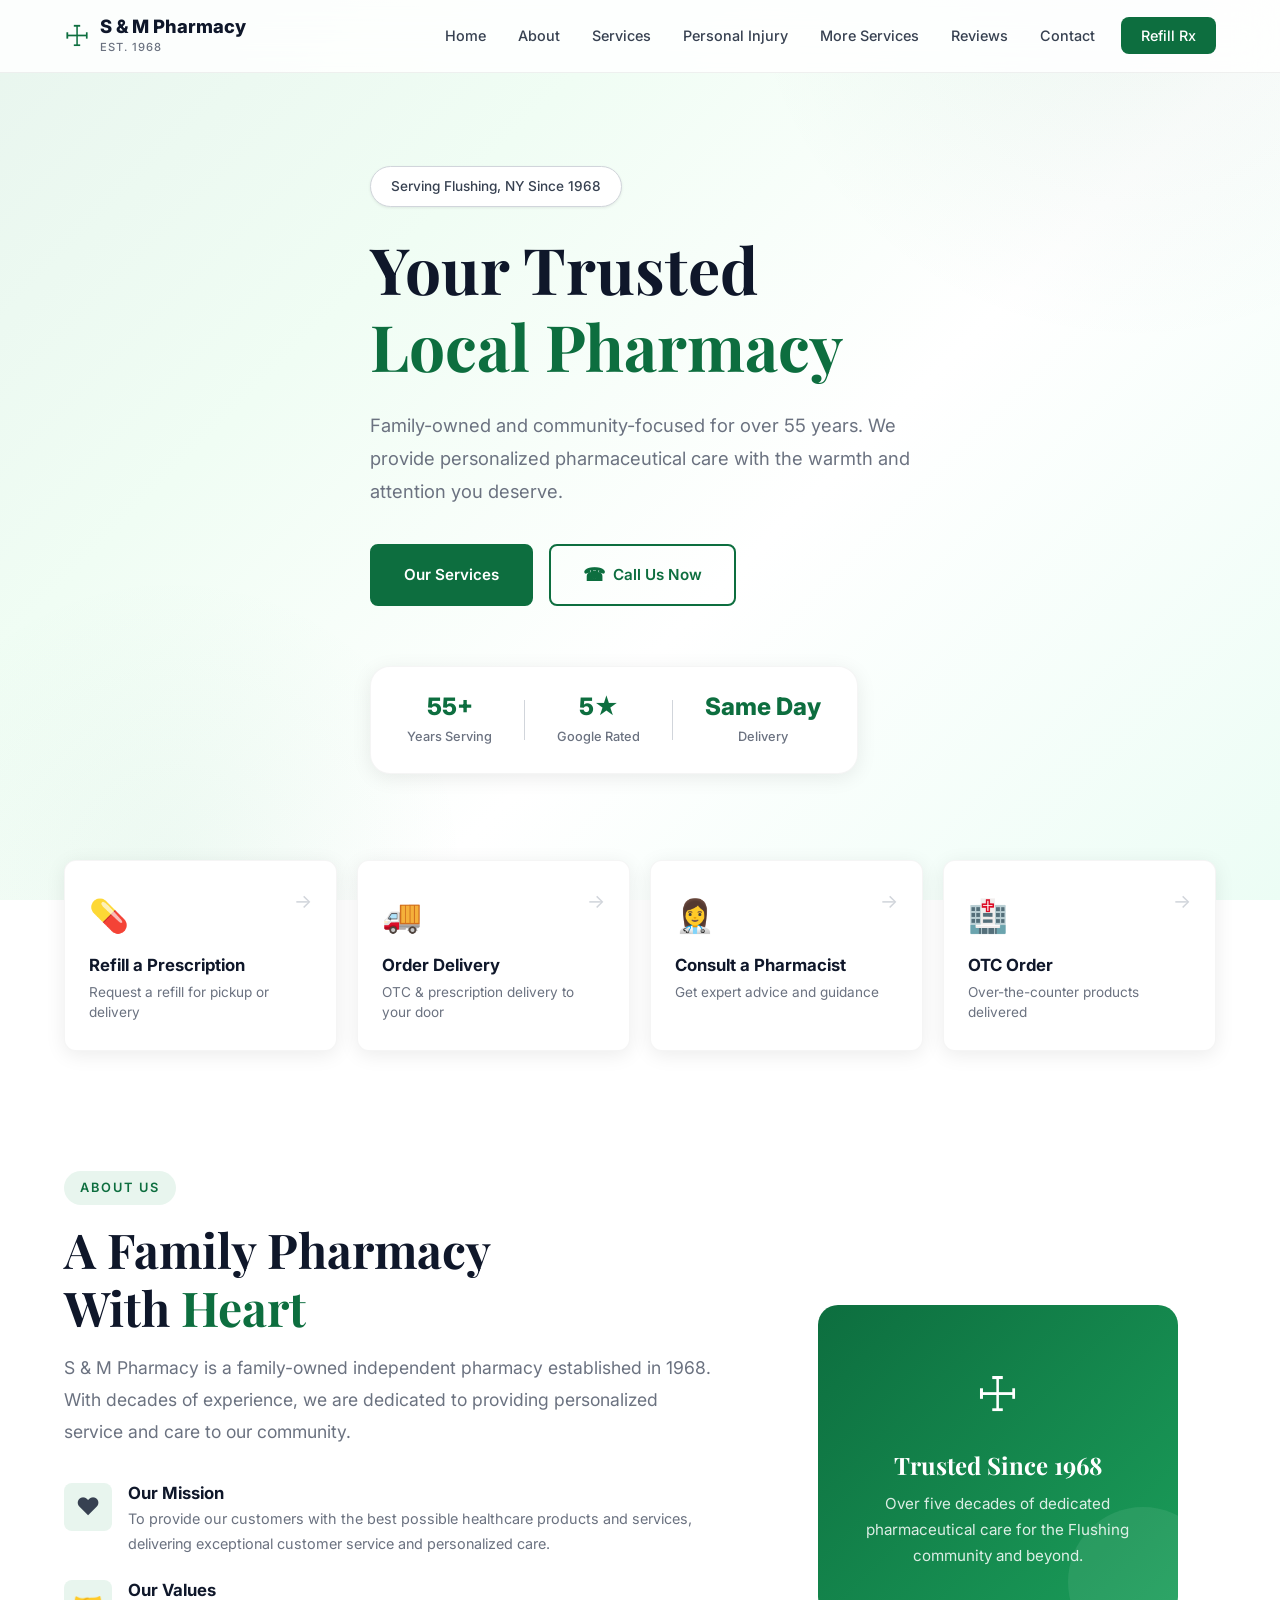
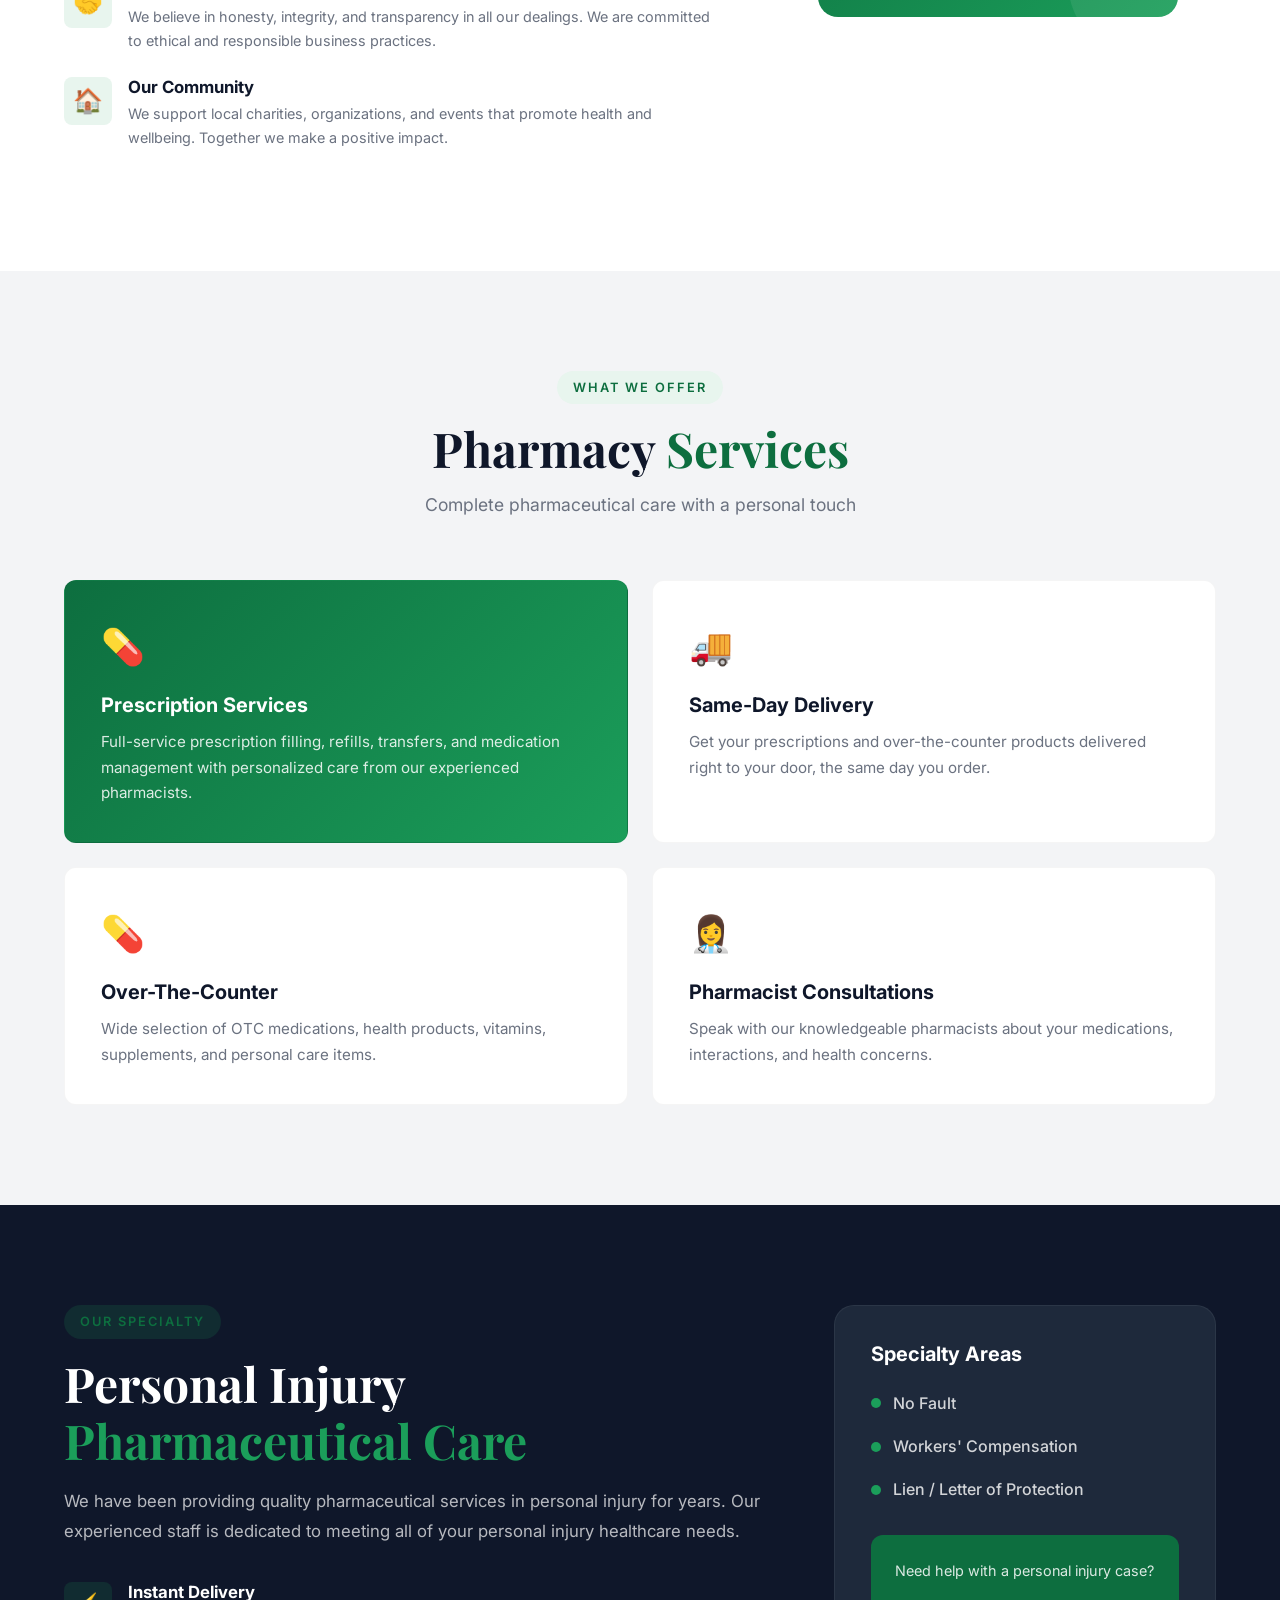
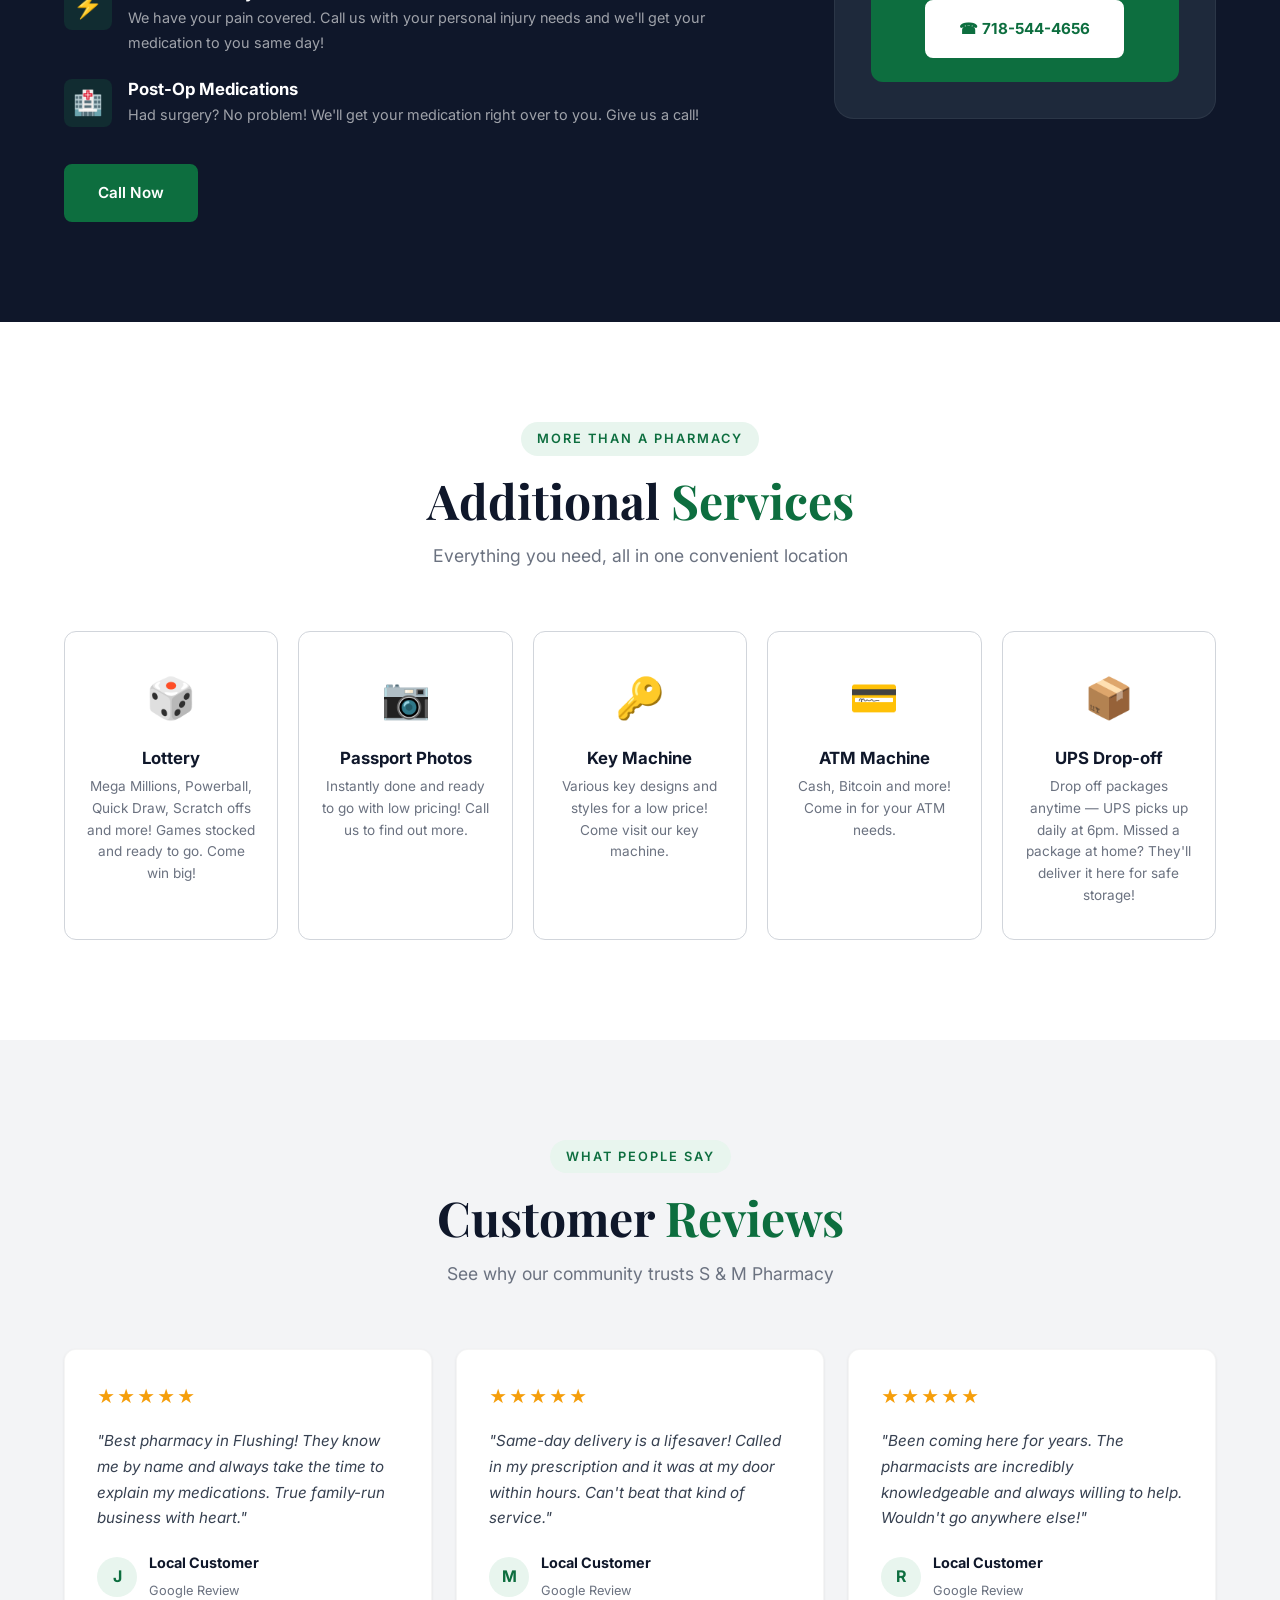
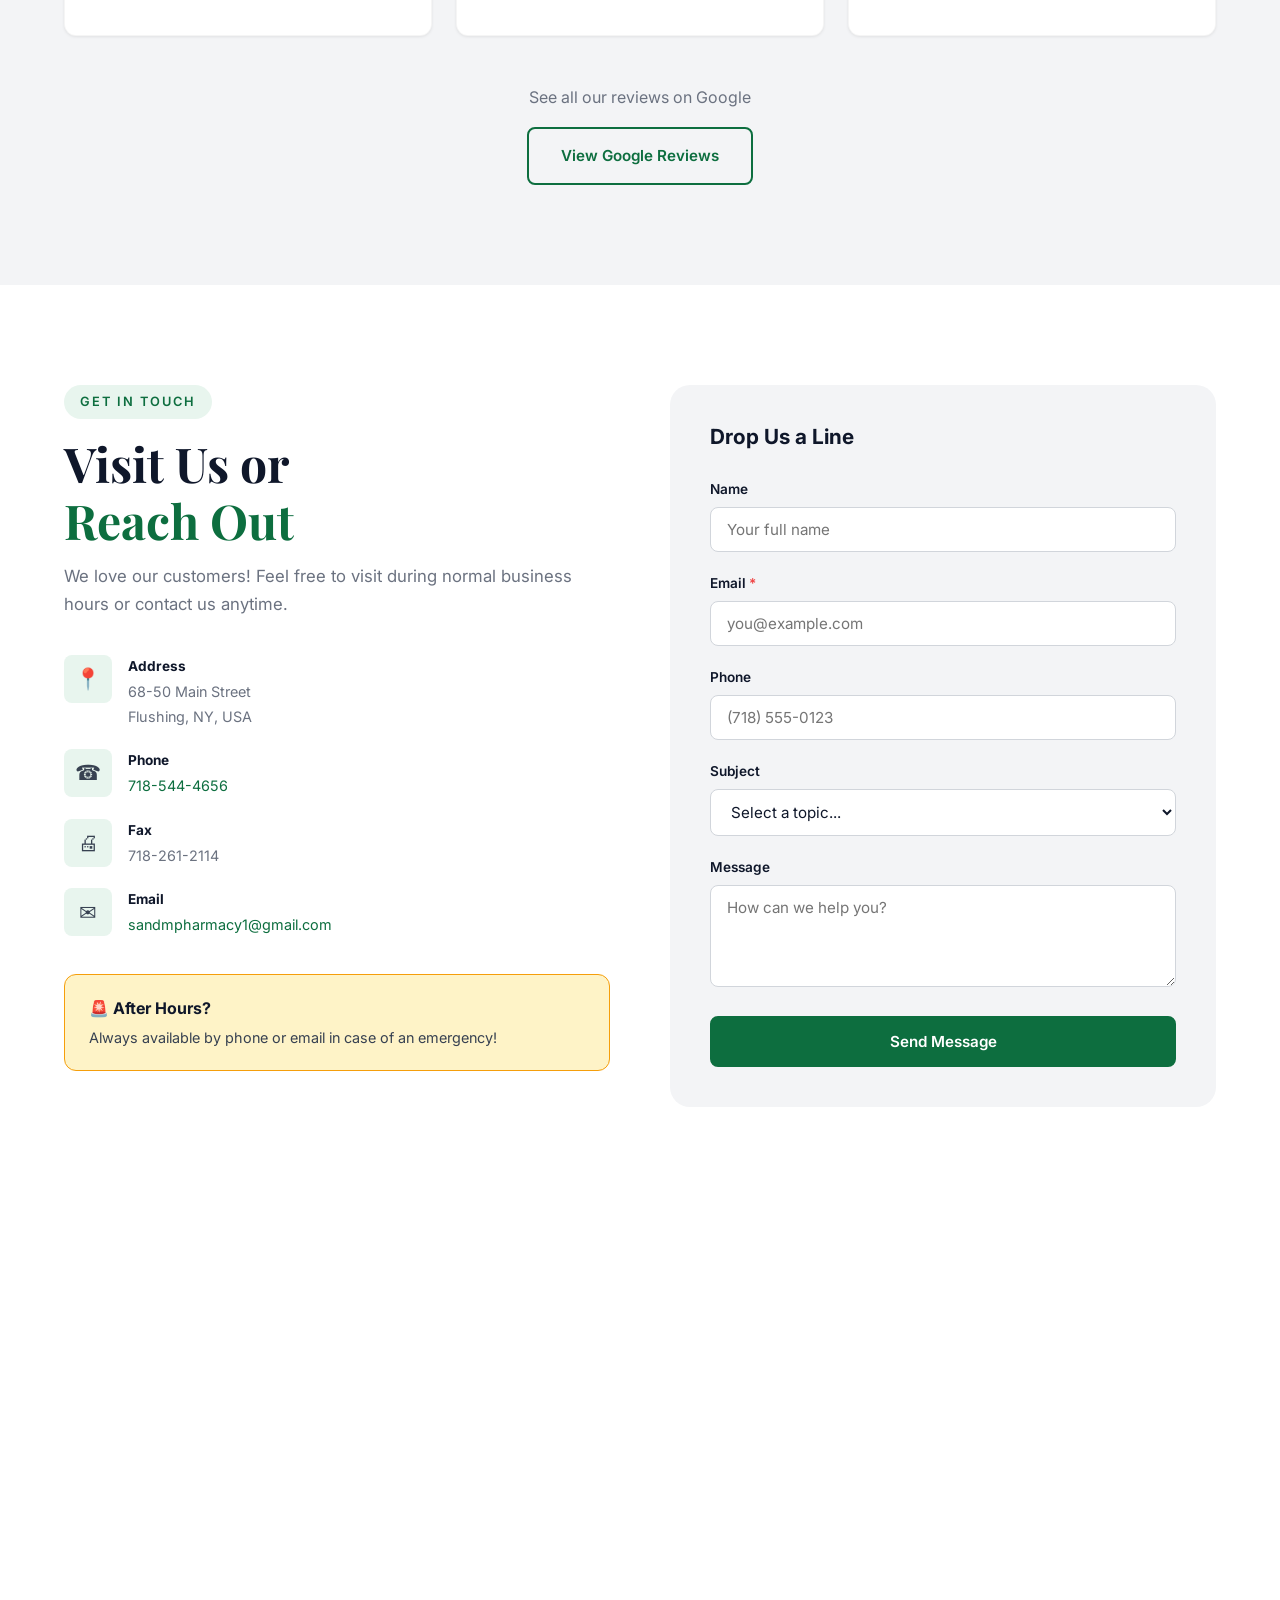
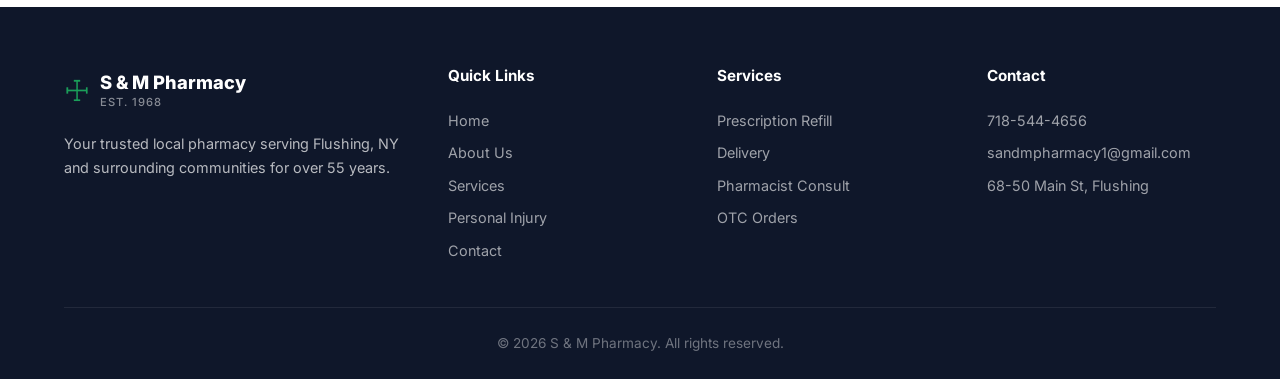
==== index.html @ 5a61f6f8 "Initial commit: S & M Pharmacy website Modern, responsive single-page website with pharmacy services" ====
<!DOCTYPE html>
<html lang="en">
<head>
  <meta charset="UTF-8">
  <meta name="viewport" content="width=device-width, initial-scale=1.0">
  <title>S &amp; M Pharmacy | Your Trusted Local Pharmacy Since 1968</title>
  <meta name="description" content="S & M Pharmacy - Family-owned independent pharmacy in Flushing, NY. Serving the community since 1968 with personalized care, prescriptions, delivery, and more.">
  <link rel="preconnect" href="https://fonts.googleapis.com">
  <link rel="preconnect" href="https://fonts.gstatic.com" crossorigin>
  <link href="https://fonts.googleapis.com/css2?family=Inter:wght@300;400;500;600;700;800&family=Playfair+Display:wght@600;700&display=swap" rel="stylesheet">
  <link rel="stylesheet" href="styles.css">
</head>
<body>
  <!-- Navigation -->
  <nav class="navbar" id="navbar">
    <div class="container nav-container">
      <a href="#home" class="nav-logo">
        <span class="logo-icon">&#9769;</span>
        <div>
          <span class="logo-text">S &amp; M Pharmacy</span>
          <span class="logo-sub">Est. 1968</span>
        </div>
      </a>
      <button class="nav-toggle" id="navToggle" aria-label="Toggle menu">
        <span></span><span></span><span></span>
      </button>
      <ul class="nav-links" id="navLinks">
        <li><a href="#home">Home</a></li>
        <li><a href="#about">About</a></li>
        <li><a href="#services">Services</a></li>
        <li><a href="#personal-injury">Personal Injury</a></li>
        <li><a href="#extras">More Services</a></li>
        <li><a href="#reviews">Reviews</a></li>
        <li><a href="#contact">Contact</a></li>
        <li><a href="#contact" class="nav-cta">Refill Rx</a></li>
      </ul>
    </div>
  </nav>

  <!-- Hero Section -->
  <section class="hero" id="home">
    <div class="hero-bg"></div>
    <div class="container hero-content">
      <div class="hero-badge">Serving Flushing, NY Since 1968</div>
      <h1>Your Trusted<br><span class="accent">Local Pharmacy</span></h1>
      <p class="hero-sub">Family-owned and community-focused for over 55 years. We provide personalized pharmaceutical care with the warmth and attention you deserve.</p>
      <div class="hero-actions">
        <a href="#services" class="btn btn-primary">Our Services</a>
        <a href="tel:7185444656" class="btn btn-outline"><span class="btn-icon">&#9742;</span> Call Us Now</a>
      </div>
      <div class="hero-stats">
        <div class="stat">
          <span class="stat-num">55+</span>
          <span class="stat-label">Years Serving</span>
        </div>
        <div class="stat-divider"></div>
        <div class="stat">
          <span class="stat-num">5&#9733;</span>
          <span class="stat-label">Google Rated</span>
        </div>
        <div class="stat-divider"></div>
        <div class="stat">
          <span class="stat-num">Same Day</span>
          <span class="stat-label">Delivery</span>
        </div>
      </div>
    </div>
  </section>

  <!-- Quick Actions -->
  <section class="quick-actions">
    <div class="container">
      <div class="actions-grid">
        <a href="mailto:sandmpharmacy1@gmail.com?subject=Prescription Refill Request" class="action-card">
          <div class="action-icon">&#128138;</div>
          <h3>Refill a Prescription</h3>
          <p>Request a refill for pickup or delivery</p>
          <span class="action-arrow">&rarr;</span>
        </a>
        <a href="mailto:sandmpharmacy1@gmail.com?subject=Delivery Order" class="action-card">
          <div class="action-icon">&#128666;</div>
          <h3>Order Delivery</h3>
          <p>OTC &amp; prescription delivery to your door</p>
          <span class="action-arrow">&rarr;</span>
        </a>
        <a href="mailto:sandmpharmacy1@gmail.com?subject=Pharmacist Consultation" class="action-card">
          <div class="action-icon">&#128105;&#8205;&#9877;&#65039;</div>
          <h3>Consult a Pharmacist</h3>
          <p>Get expert advice and guidance</p>
          <span class="action-arrow">&rarr;</span>
        </a>
        <a href="mailto:sandmpharmacy1@gmail.com?subject=Over-The-Counter Order" class="action-card">
          <div class="action-icon">&#127973;</div>
          <h3>OTC Order</h3>
          <p>Over-the-counter products delivered</p>
          <span class="action-arrow">&rarr;</span>
        </a>
      </div>
    </div>
  </section>

  <!-- About Section -->
  <section class="about" id="about">
    <div class="container">
      <div class="about-grid">
        <div class="about-content">
          <span class="section-tag">About Us</span>
          <h2>A Family Pharmacy<br>With <span class="accent">Heart</span></h2>
          <p class="about-lead">S &amp; M Pharmacy is a family-owned independent pharmacy established in 1968. With decades of experience, we are dedicated to providing personalized service and care to our community.</p>
          <div class="values-grid">
            <div class="value-item">
              <div class="value-icon">&#10084;&#65039;</div>
              <div>
                <h4>Our Mission</h4>
                <p>To provide our customers with the best possible healthcare products and services, delivering exceptional customer service and personalized care.</p>
              </div>
            </div>
            <div class="value-item">
              <div class="value-icon">&#129309;</div>
              <div>
                <h4>Our Values</h4>
                <p>We believe in honesty, integrity, and transparency in all our dealings. We are committed to ethical and responsible business practices.</p>
              </div>
            </div>
            <div class="value-item">
              <div class="value-icon">&#127968;</div>
              <div>
                <h4>Our Community</h4>
                <p>We support local charities, organizations, and events that promote health and wellbeing. Together we make a positive impact.</p>
              </div>
            </div>
          </div>
        </div>
        <div class="about-visual">
          <div class="about-card">
            <div class="about-card-icon">&#9769;</div>
            <h3>Trusted Since 1968</h3>
            <p>Over five decades of dedicated pharmaceutical care for the Flushing community and beyond.</p>
            <div class="about-card-accent"></div>
          </div>
        </div>
      </div>
    </div>
  </section>

  <!-- Services Section -->
  <section class="services" id="services">
    <div class="container">
      <div class="section-header">
        <span class="section-tag">What We Offer</span>
        <h2>Pharmacy <span class="accent">Services</span></h2>
        <p>Complete pharmaceutical care with a personal touch</p>
      </div>
      <div class="services-grid">
        <div class="service-card featured">
          <div class="service-icon">&#128138;</div>
          <h3>Prescription Services</h3>
          <p>Full-service prescription filling, refills, transfers, and medication management with personalized care from our experienced pharmacists.</p>
        </div>
        <div class="service-card">
          <div class="service-icon">&#128666;</div>
          <h3>Same-Day Delivery</h3>
          <p>Get your prescriptions and over-the-counter products delivered right to your door, the same day you order.</p>
        </div>
        <div class="service-card">
          <div class="service-icon">&#128138;</div>
          <h3>Over-The-Counter</h3>
          <p>Wide selection of OTC medications, health products, vitamins, supplements, and personal care items.</p>
        </div>
        <div class="service-card">
          <div class="service-icon">&#128105;&#8205;&#9877;&#65039;</div>
          <h3>Pharmacist Consultations</h3>
          <p>Speak with our knowledgeable pharmacists about your medications, interactions, and health concerns.</p>
        </div>
      </div>
    </div>
  </section>

  <!-- Personal Injury Section -->
  <section class="personal-injury" id="personal-injury">
    <div class="container">
      <div class="pi-grid">
        <div class="pi-content">
          <span class="section-tag">Our Specialty</span>
          <h2>Personal Injury<br><span class="accent">Pharmaceutical Care</span></h2>
          <p class="pi-lead">We have been providing quality pharmaceutical services in personal injury for years. Our experienced staff is dedicated to meeting all of your personal injury healthcare needs.</p>
          <div class="pi-features">
            <div class="pi-feature">
              <div class="pi-feature-icon">&#9889;</div>
              <div>
                <h4>Instant Delivery</h4>
                <p>We have your pain covered. Call us with your personal injury needs and we'll get your medication to you same day!</p>
              </div>
            </div>
            <div class="pi-feature">
              <div class="pi-feature-icon">&#127973;</div>
              <div>
                <h4>Post-Op Medications</h4>
                <p>Had surgery? No problem! We'll get your medication right over to you. Give us a call!</p>
              </div>
            </div>
          </div>
          <a href="tel:7185444656" class="btn btn-primary">Call Now</a>
        </div>
        <div class="pi-sidebar">
          <h3>Specialty Areas</h3>
          <div class="pi-specialty">
            <div class="pi-specialty-item">
              <span class="pi-dot"></span>
              <span>No Fault</span>
            </div>
            <div class="pi-specialty-item">
              <span class="pi-dot"></span>
              <span>Workers' Compensation</span>
            </div>
            <div class="pi-specialty-item">
              <span class="pi-dot"></span>
              <span>Lien / Letter of Protection</span>
            </div>
          </div>
          <div class="pi-cta-box">
            <p>Need help with a personal injury case?</p>
            <a href="tel:7185444656" class="btn btn-white">&#9742; 718-544-4656</a>
          </div>
        </div>
      </div>
    </div>
  </section>

  <!-- Extra Services -->
  <section class="extras" id="extras">
    <div class="container">
      <div class="section-header">
        <span class="section-tag">More Than A Pharmacy</span>
        <h2>Additional <span class="accent">Services</span></h2>
        <p>Everything you need, all in one convenient location</p>
      </div>
      <div class="extras-grid">
        <div class="extra-card">
          <div class="extra-icon">&#127922;</div>
          <h3>Lottery</h3>
          <p>Mega Millions, Powerball, Quick Draw, Scratch offs and more! Games stocked and ready to go. Come win big!</p>
        </div>
        <div class="extra-card">
          <div class="extra-icon">&#128247;</div>
          <h3>Passport Photos</h3>
          <p>Instantly done and ready to go with low pricing! Call us to find out more.</p>
        </div>
        <div class="extra-card">
          <div class="extra-icon">&#128273;</div>
          <h3>Key Machine</h3>
          <p>Various key designs and styles for a low price! Come visit our key machine.</p>
        </div>
        <div class="extra-card">
          <div class="extra-icon">&#128179;</div>
          <h3>ATM Machine</h3>
          <p>Cash, Bitcoin and more! Come in for your ATM needs.</p>
        </div>
        <div class="extra-card">
          <div class="extra-icon">&#128230;</div>
          <h3>UPS Drop-off</h3>
          <p>Drop off packages anytime &mdash; UPS picks up daily at 6pm. Missed a package at home? They'll deliver it here for safe storage!</p>
        </div>
      </div>
    </div>
  </section>

  <!-- Reviews Section -->
  <section class="reviews" id="reviews">
    <div class="container">
      <div class="section-header">
        <span class="section-tag">What People Say</span>
        <h2>Customer <span class="accent">Reviews</span></h2>
        <p>See why our community trusts S &amp; M Pharmacy</p>
      </div>
      <div class="reviews-grid">
        <div class="review-card">
          <div class="review-stars">&#9733;&#9733;&#9733;&#9733;&#9733;</div>
          <p>"Best pharmacy in Flushing! They know me by name and always take the time to explain my medications. True family-run business with heart."</p>
          <div class="review-author">
            <div class="review-avatar">J</div>
            <div>
              <strong>Local Customer</strong>
              <span>Google Review</span>
            </div>
          </div>
        </div>
        <div class="review-card">
          <div class="review-stars">&#9733;&#9733;&#9733;&#9733;&#9733;</div>
          <p>"Same-day delivery is a lifesaver! Called in my prescription and it was at my door within hours. Can't beat that kind of service."</p>
          <div class="review-author">
            <div class="review-avatar">M</div>
            <div>
              <strong>Local Customer</strong>
              <span>Google Review</span>
            </div>
          </div>
        </div>
        <div class="review-card">
          <div class="review-stars">&#9733;&#9733;&#9733;&#9733;&#9733;</div>
          <p>"Been coming here for years. The pharmacists are incredibly knowledgeable and always willing to help. Wouldn't go anywhere else!"</p>
          <div class="review-author">
            <div class="review-avatar">R</div>
            <div>
              <strong>Local Customer</strong>
              <span>Google Review</span>
            </div>
          </div>
        </div>
      </div>
      <div class="reviews-cta">
        <p>See all our reviews on Google</p>
        <a href="https://www.google.com/maps/place/S+%26+M+Pharmacy" target="_blank" rel="noopener" class="btn btn-outline">View Google Reviews</a>
      </div>
    </div>
  </section>

  <!-- Contact Section -->
  <section class="contact" id="contact">
    <div class="container">
      <div class="contact-grid">
        <div class="contact-info">
          <span class="section-tag">Get In Touch</span>
          <h2>Visit Us or<br><span class="accent">Reach Out</span></h2>
          <p>We love our customers! Feel free to visit during normal business hours or contact us anytime.</p>

          <div class="contact-details">
            <div class="contact-item">
              <div class="contact-icon">&#128205;</div>
              <div>
                <strong>Address</strong>
                <p>68-50 Main Street<br>Flushing, NY, USA</p>
              </div>
            </div>
            <div class="contact-item">
              <div class="contact-icon">&#9742;</div>
              <div>
                <strong>Phone</strong>
                <p><a href="tel:7185444656">718-544-4656</a></p>
              </div>
            </div>
            <div class="contact-item">
              <div class="contact-icon">&#128424;</div>
              <div>
                <strong>Fax</strong>
                <p>718-261-2114</p>
              </div>
            </div>
            <div class="contact-item">
              <div class="contact-icon">&#9993;</div>
              <div>
                <strong>Email</strong>
                <p><a href="mailto:sandmpharmacy1@gmail.com">sandmpharmacy1@gmail.com</a></p>
              </div>
            </div>
          </div>

          <div class="emergency-box">
            <strong>&#128680; After Hours?</strong>
            <p>Always available by phone or email in case of an emergency!</p>
          </div>
        </div>

        <div class="contact-form-wrapper">
          <h3>Drop Us a Line</h3>
          <form class="contact-form" id="contactForm" action="mailto:sandmpharmacy1@gmail.com" method="post" enctype="text/plain">
            <div class="form-group">
              <label for="name">Name</label>
              <input type="text" id="name" name="name" placeholder="Your full name" required>
            </div>
            <div class="form-group">
              <label for="email">Email <span class="required">*</span></label>
              <input type="email" id="email" name="email" placeholder="you@example.com" required>
            </div>
            <div class="form-group">
              <label for="phone">Phone</label>
              <input type="tel" id="phone" name="phone" placeholder="(718) 555-0123">
            </div>
            <div class="form-group">
              <label for="subject">Subject</label>
              <select id="subject" name="subject">
                <option value="">Select a topic...</option>
                <option value="Prescription Refill">Prescription Refill</option>
                <option value="Delivery Order">Delivery Order</option>
                <option value="OTC Order">Over-The-Counter Order</option>
                <option value="Pharmacist Consultation">Pharmacist Consultation</option>
                <option value="Personal Injury">Personal Injury</option>
                <option value="General Inquiry">General Inquiry</option>
              </select>
            </div>
            <div class="form-group">
              <label for="message">Message</label>
              <textarea id="message" name="message" rows="4" placeholder="How can we help you?"></textarea>
            </div>
            <button type="submit" class="btn btn-primary btn-full">Send Message</button>
          </form>
        </div>
      </div>
    </div>
  </section>

  <!-- Map Section -->
  <section class="map-section">
    <iframe
      src="https://www.google.com/maps/embed?pb=!1m18!1m12!1m3!1d3022.1!2d-73.83!3d40.73!2m3!1f0!2f0!3f0!3m2!1i1024!2i768!4f13.1!3m3!1m2!1s0x0%3A0x0!2zNDDCsDQzJzQ4LjAiTiA3M8KwNDknNDguMCJX!5e0!3m2!1sen!2sus!4v1234567890"
      width="100%"
      height="400"
      style="border:0;"
      allowfullscreen=""
      loading="lazy"
      referrerpolicy="no-referrer-when-downgrade"
      title="S & M Pharmacy Location">
    </iframe>
  </section>

  <!-- Footer -->
  <footer class="footer">
    <div class="container">
      <div class="footer-grid">
        <div class="footer-brand">
          <div class="footer-logo">
            <span class="logo-icon">&#9769;</span>
            <div>
              <span class="logo-text">S &amp; M Pharmacy</span>
              <span class="logo-sub">Est. 1968</span>
            </div>
          </div>
          <p>Your trusted local pharmacy serving Flushing, NY and surrounding communities for over 55 years.</p>
        </div>
        <div class="footer-links">
          <h4>Quick Links</h4>
          <a href="#home">Home</a>
          <a href="#about">About Us</a>
          <a href="#services">Services</a>
          <a href="#personal-injury">Personal Injury</a>
          <a href="#contact">Contact</a>
        </div>
        <div class="footer-links">
          <h4>Services</h4>
          <a href="mailto:sandmpharmacy1@gmail.com?subject=Prescription Refill">Prescription Refill</a>
          <a href="mailto:sandmpharmacy1@gmail.com?subject=Delivery Order">Delivery</a>
          <a href="mailto:sandmpharmacy1@gmail.com?subject=Pharmacist Consultation">Pharmacist Consult</a>
          <a href="mailto:sandmpharmacy1@gmail.com?subject=OTC Order">OTC Orders</a>
        </div>
        <div class="footer-links">
          <h4>Contact</h4>
          <a href="tel:7185444656">718-544-4656</a>
          <a href="mailto:sandmpharmacy1@gmail.com">sandmpharmacy1@gmail.com</a>
          <a href="https://www.google.com/maps/place/S+%26+M+Pharmacy" target="_blank" rel="noopener">68-50 Main St, Flushing</a>
        </div>
      </div>
      <div class="footer-bottom">
        <p>&copy; 2026 S &amp; M Pharmacy. All rights reserved.</p>
      </div>
    </div>
  </footer>

  <script src="script.js"></script>
</body>
</html>
---- styles.css ----
/* ===== CSS Variables & Reset ===== */
:root {
  --primary: #0D6E3F;
  --primary-dark: #094D2C;
  --primary-light: #E8F5EE;
  --accent: #1B9E5A;
  --dark: #0F172A;
  --dark-2: #1E293B;
  --gray-900: #111827;
  --gray-700: #374151;
  --gray-500: #6B7280;
  --gray-300: #D1D5DB;
  --gray-100: #F3F4F6;
  --white: #FFFFFF;
  --shadow-sm: 0 1px 3px rgba(0,0,0,0.08);
  --shadow-md: 0 4px 20px rgba(0,0,0,0.08);
  --shadow-lg: 0 10px 40px rgba(0,0,0,0.12);
  --shadow-xl: 0 20px 60px rgba(0,0,0,0.15);
  --radius-sm: 8px;
  --radius-md: 12px;
  --radius-lg: 20px;
  --radius-xl: 28px;
  --transition: 0.3s cubic-bezier(0.4, 0, 0.2, 1);
}

*, *::before, *::after {
  margin: 0;
  padding: 0;
  box-sizing: border-box;
}

html {
  scroll-behavior: smooth;
  scroll-padding-top: 80px;
}

body {
  font-family: 'Inter', -apple-system, BlinkMacSystemFont, sans-serif;
  color: var(--gray-700);
  line-height: 1.7;
  background: var(--white);
  overflow-x: hidden;
}

.container {
  max-width: 1200px;
  margin: 0 auto;
  padding: 0 24px;
}

h1, h2, h3, h4 {
  color: var(--dark);
  line-height: 1.2;
  font-weight: 700;
}

h1 { font-size: clamp(2.5rem, 5vw, 4rem); font-family: 'Playfair Display', serif; }
h2 { font-size: clamp(2rem, 4vw, 3rem); font-family: 'Playfair Display', serif; }
h3 { font-size: 1.25rem; }
h4 { font-size: 1.05rem; }

a {
  color: var(--primary);
  text-decoration: none;
  transition: var(--transition);
}

a:hover { color: var(--accent); }

img { max-width: 100%; display: block; }

.accent { color: var(--primary); }

.section-tag {
  display: inline-block;
  font-size: 0.8rem;
  font-weight: 600;
  text-transform: uppercase;
  letter-spacing: 2px;
  color: var(--primary);
  background: var(--primary-light);
  padding: 6px 16px;
  border-radius: 100px;
  margin-bottom: 16px;
}

.section-header {
  text-align: center;
  max-width: 600px;
  margin: 0 auto 60px;
}

.section-header p {
  margin-top: 12px;
  color: var(--gray-500);
  font-size: 1.1rem;
}

/* ===== Buttons ===== */
.btn {
  display: inline-flex;
  align-items: center;
  gap: 8px;
  padding: 14px 32px;
  border-radius: var(--radius-sm);
  font-weight: 600;
  font-size: 0.95rem;
  border: 2px solid transparent;
  cursor: pointer;
  transition: var(--transition);
  text-decoration: none;
  font-family: 'Inter', sans-serif;
}

.btn-primary {
  background: var(--primary);
  color: var(--white);
  border-color: var(--primary);
}

.btn-primary:hover {
  background: var(--primary-dark);
  border-color: var(--primary-dark);
  color: var(--white);
  transform: translateY(-2px);
  box-shadow: 0 8px 25px rgba(13,110,63,0.3);
}

.btn-outline {
  background: transparent;
  color: var(--primary);
  border-color: var(--primary);
}

.btn-outline:hover {
  background: var(--primary);
  color: var(--white);
  transform: translateY(-2px);
}

.btn-white {
  background: var(--white);
  color: var(--primary);
  border-color: var(--white);
  font-weight: 700;
}

.btn-white:hover {
  background: var(--primary-light);
  color: var(--primary-dark);
  transform: translateY(-2px);
}

.btn-full { width: 100%; justify-content: center; }

.btn-icon { font-size: 1.1rem; }

/* ===== Navbar ===== */
.navbar {
  position: fixed;
  top: 0;
  left: 0;
  right: 0;
  z-index: 1000;
  background: rgba(255,255,255,0.85);
  backdrop-filter: blur(20px);
  -webkit-backdrop-filter: blur(20px);
  border-bottom: 1px solid rgba(0,0,0,0.06);
  transition: var(--transition);
}

.navbar.scrolled {
  box-shadow: var(--shadow-md);
}

.nav-container {
  display: flex;
  align-items: center;
  justify-content: space-between;
  height: 72px;
}

.nav-logo {
  display: flex;
  align-items: center;
  gap: 10px;
  color: var(--dark);
  text-decoration: none;
}

.nav-logo:hover { color: var(--dark); }

.logo-icon {
  font-size: 1.8rem;
  color: var(--primary);
}

.logo-text {
  display: block;
  font-weight: 800;
  font-size: 1.15rem;
  line-height: 1.2;
}

.logo-sub {
  display: block;
  font-size: 0.7rem;
  color: var(--gray-500);
  font-weight: 500;
  letter-spacing: 1px;
  text-transform: uppercase;
}

.nav-links {
  display: flex;
  align-items: center;
  gap: 4px;
  list-style: none;
}

.nav-links a {
  padding: 8px 14px;
  font-size: 0.9rem;
  font-weight: 500;
  color: var(--gray-700);
  border-radius: var(--radius-sm);
  transition: var(--transition);
}

.nav-links a:hover {
  color: var(--primary);
  background: var(--primary-light);
}

.nav-cta {
  background: var(--primary) !important;
  color: var(--white) !important;
  padding: 10px 20px !important;
  margin-left: 8px;
}

.nav-cta:hover {
  background: var(--primary-dark) !important;
  color: var(--white) !important;
}

.nav-toggle {
  display: none;
  flex-direction: column;
  gap: 5px;
  background: none;
  border: none;
  cursor: pointer;
  padding: 8px;
}

.nav-toggle span {
  width: 24px;
  height: 2px;
  background: var(--dark);
  border-radius: 2px;
  transition: var(--transition);
}

/* ===== Hero ===== */
.hero {
  position: relative;
  min-height: 100vh;
  display: flex;
  align-items: center;
  padding: 120px 0 80px;
  overflow: hidden;
}

.hero-bg {
  position: absolute;
  inset: 0;
  background: linear-gradient(135deg, var(--primary-light) 0%, #f0fdf4 30%, var(--white) 60%, #ecfdf5 100%);
  z-index: 0;
}

.hero-bg::before {
  content: '';
  position: absolute;
  top: -50%;
  right: -20%;
  width: 800px;
  height: 800px;
  background: radial-gradient(circle, rgba(13,110,63,0.06) 0%, transparent 70%);
  border-radius: 50%;
}

.hero-bg::after {
  content: '';
  position: absolute;
  bottom: -30%;
  left: -10%;
  width: 600px;
  height: 600px;
  background: radial-gradient(circle, rgba(27,158,90,0.05) 0%, transparent 70%);
  border-radius: 50%;
}

.hero-content {
  position: relative;
  z-index: 1;
  max-width: 720px;
}

.hero-badge {
  display: inline-block;
  background: var(--white);
  border: 1px solid var(--gray-300);
  padding: 8px 20px;
  border-radius: 100px;
  font-size: 0.85rem;
  font-weight: 500;
  color: var(--gray-700);
  margin-bottom: 24px;
  box-shadow: var(--shadow-sm);
}

.hero h1 {
  margin-bottom: 24px;
}

.hero-sub {
  font-size: 1.15rem;
  color: var(--gray-500);
  max-width: 540px;
  margin-bottom: 36px;
  line-height: 1.8;
}

.hero-actions {
  display: flex;
  gap: 16px;
  margin-bottom: 60px;
  flex-wrap: wrap;
}

.hero-stats {
  display: flex;
  align-items: center;
  gap: 32px;
  background: var(--white);
  padding: 24px 36px;
  border-radius: var(--radius-lg);
  box-shadow: var(--shadow-md);
  border: 1px solid rgba(0,0,0,0.04);
  width: fit-content;
}

.stat { text-align: center; }

.stat-num {
  display: block;
  font-size: 1.5rem;
  font-weight: 800;
  color: var(--primary);
  line-height: 1.3;
}

.stat-label {
  font-size: 0.8rem;
  color: var(--gray-500);
  font-weight: 500;
}

.stat-divider {
  width: 1px;
  height: 40px;
  background: var(--gray-300);
}

/* ===== Quick Actions ===== */
.quick-actions {
  padding: 0;
  margin-top: -40px;
  position: relative;
  z-index: 10;
}

.actions-grid {
  display: grid;
  grid-template-columns: repeat(4, 1fr);
  gap: 20px;
}

.action-card {
  background: var(--white);
  padding: 28px 24px;
  border-radius: var(--radius-md);
  box-shadow: var(--shadow-md);
  border: 1px solid rgba(0,0,0,0.04);
  text-decoration: none;
  transition: var(--transition);
  position: relative;
  overflow: hidden;
}

.action-card:hover {
  transform: translateY(-4px);
  box-shadow: var(--shadow-lg);
  border-color: var(--primary);
}

.action-card:hover .action-arrow {
  transform: translateX(4px);
  color: var(--primary);
}

.action-icon {
  font-size: 2rem;
  margin-bottom: 12px;
}

.action-card h3 {
  font-size: 1.05rem;
  margin-bottom: 6px;
  color: var(--dark);
}

.action-card p {
  font-size: 0.85rem;
  color: var(--gray-500);
  line-height: 1.5;
}

.action-arrow {
  position: absolute;
  top: 24px;
  right: 24px;
  font-size: 1.2rem;
  color: var(--gray-300);
  transition: var(--transition);
}

/* ===== About ===== */
.about {
  padding: 120px 0;
}

.about-grid {
  display: grid;
  grid-template-columns: 1.2fr 0.8fr;
  gap: 60px;
  align-items: center;
}

.about-lead {
  font-size: 1.1rem;
  margin: 16px 0 36px;
  color: var(--gray-500);
  line-height: 1.8;
}

.values-grid {
  display: flex;
  flex-direction: column;
  gap: 24px;
}

.value-item {
  display: flex;
  gap: 16px;
  align-items: flex-start;
}

.value-icon {
  font-size: 1.5rem;
  flex-shrink: 0;
  width: 48px;
  height: 48px;
  display: flex;
  align-items: center;
  justify-content: center;
  background: var(--primary-light);
  border-radius: var(--radius-sm);
}

.value-item h4 {
  margin-bottom: 4px;
}

.value-item p {
  font-size: 0.9rem;
  color: var(--gray-500);
}

.about-visual {
  display: flex;
  justify-content: center;
}

.about-card {
  background: linear-gradient(135deg, var(--primary) 0%, var(--accent) 100%);
  color: var(--white);
  padding: 48px 36px;
  border-radius: var(--radius-lg);
  text-align: center;
  position: relative;
  overflow: hidden;
  max-width: 360px;
  width: 100%;
}

.about-card h3 {
  color: var(--white);
  font-size: 1.5rem;
  margin: 16px 0 12px;
  font-family: 'Playfair Display', serif;
}

.about-card p {
  color: rgba(255,255,255,0.85);
  font-size: 0.95rem;
}

.about-card-icon {
  font-size: 3rem;
}

.about-card-accent {
  position: absolute;
  bottom: -40px;
  right: -40px;
  width: 150px;
  height: 150px;
  border-radius: 50%;
  background: rgba(255,255,255,0.08);
}

/* ===== Services ===== */
.services {
  padding: 100px 0;
  background: var(--gray-100);
}

.services-grid {
  display: grid;
  grid-template-columns: repeat(2, 1fr);
  gap: 24px;
}

.service-card {
  background: var(--white);
  padding: 36px;
  border-radius: var(--radius-md);
  border: 1px solid rgba(0,0,0,0.04);
  transition: var(--transition);
}

.service-card:hover {
  transform: translateY(-4px);
  box-shadow: var(--shadow-lg);
}

.service-card.featured {
  background: linear-gradient(135deg, var(--primary) 0%, var(--accent) 100%);
  color: var(--white);
}

.service-card.featured h3 { color: var(--white); }
.service-card.featured p { color: rgba(255,255,255,0.85); }

.service-icon {
  font-size: 2.2rem;
  margin-bottom: 16px;
}

.service-card h3 {
  margin-bottom: 12px;
}

.service-card p {
  color: var(--gray-500);
  font-size: 0.95rem;
  line-height: 1.7;
}

/* ===== Personal Injury ===== */
.personal-injury {
  padding: 100px 0;
  background: var(--dark);
  color: var(--white);
}

.pi-grid {
  display: grid;
  grid-template-columns: 1.3fr 0.7fr;
  gap: 60px;
  align-items: start;
}

.personal-injury .section-tag {
  background: rgba(27,158,90,0.15);
}

.personal-injury h2 { color: var(--white); }
.personal-injury .accent { color: var(--accent); }

.pi-lead {
  font-size: 1.05rem;
  color: rgba(255,255,255,0.7);
  margin: 16px 0 36px;
  line-height: 1.8;
}

.pi-features {
  display: flex;
  flex-direction: column;
  gap: 24px;
  margin-bottom: 36px;
}

.pi-feature {
  display: flex;
  gap: 16px;
  align-items: flex-start;
}

.pi-feature-icon {
  font-size: 1.5rem;
  flex-shrink: 0;
  width: 48px;
  height: 48px;
  display: flex;
  align-items: center;
  justify-content: center;
  background: rgba(27,158,90,0.15);
  border-radius: var(--radius-sm);
}

.pi-feature h4 {
  color: var(--white);
  margin-bottom: 4px;
}

.pi-feature p {
  font-size: 0.9rem;
  color: rgba(255,255,255,0.6);
}

.pi-sidebar {
  background: var(--dark-2);
  padding: 36px;
  border-radius: var(--radius-lg);
  border: 1px solid rgba(255,255,255,0.06);
}

.pi-sidebar h3 {
  color: var(--white);
  margin-bottom: 24px;
}

.pi-specialty {
  display: flex;
  flex-direction: column;
  gap: 16px;
  margin-bottom: 32px;
}

.pi-specialty-item {
  display: flex;
  align-items: center;
  gap: 12px;
  color: rgba(255,255,255,0.8);
  font-weight: 500;
}

.pi-dot {
  width: 10px;
  height: 10px;
  background: var(--accent);
  border-radius: 50%;
  flex-shrink: 0;
}

.pi-cta-box {
  background: var(--primary);
  padding: 24px;
  border-radius: var(--radius-md);
  text-align: center;
}

.pi-cta-box p {
  color: rgba(255,255,255,0.85);
  font-size: 0.9rem;
  margin-bottom: 16px;
}

/* ===== Extras ===== */
.extras {
  padding: 100px 0;
}

.extras-grid {
  display: grid;
  grid-template-columns: repeat(5, 1fr);
  gap: 20px;
}

.extra-card {
  text-align: center;
  padding: 32px 20px;
  border-radius: var(--radius-md);
  border: 1px solid var(--gray-300);
  transition: var(--transition);
}

.extra-card:hover {
  border-color: var(--primary);
  transform: translateY(-4px);
  box-shadow: var(--shadow-md);
}

.extra-icon {
  font-size: 2.5rem;
  margin-bottom: 16px;
}

.extra-card h3 {
  margin-bottom: 8px;
  font-size: 1.05rem;
}

.extra-card p {
  font-size: 0.85rem;
  color: var(--gray-500);
  line-height: 1.6;
}

/* ===== Reviews ===== */
.reviews {
  padding: 100px 0;
  background: var(--gray-100);
}

.reviews-grid {
  display: grid;
  grid-template-columns: repeat(3, 1fr);
  gap: 24px;
}

.review-card {
  background: var(--white);
  padding: 32px;
  border-radius: var(--radius-md);
  box-shadow: var(--shadow-sm);
  border: 1px solid rgba(0,0,0,0.04);
  transition: var(--transition);
}

.review-card:hover {
  transform: translateY(-4px);
  box-shadow: var(--shadow-md);
}

.review-stars {
  color: #F59E0B;
  font-size: 1.1rem;
  letter-spacing: 2px;
  margin-bottom: 16px;
}

.review-card > p {
  font-size: 0.95rem;
  color: var(--gray-700);
  line-height: 1.7;
  font-style: italic;
  margin-bottom: 20px;
}

.review-author {
  display: flex;
  align-items: center;
  gap: 12px;
}

.review-avatar {
  width: 40px;
  height: 40px;
  border-radius: 50%;
  background: var(--primary-light);
  color: var(--primary);
  display: flex;
  align-items: center;
  justify-content: center;
  font-weight: 700;
  font-size: 1rem;
}

.review-author strong {
  display: block;
  font-size: 0.9rem;
  color: var(--dark);
}

.review-author span {
  font-size: 0.8rem;
  color: var(--gray-500);
}

.reviews-cta {
  text-align: center;
  margin-top: 48px;
}

.reviews-cta p {
  color: var(--gray-500);
  margin-bottom: 16px;
}

/* ===== Contact ===== */
.contact {
  padding: 100px 0;
}

.contact-grid {
  display: grid;
  grid-template-columns: 1fr 1fr;
  gap: 60px;
  align-items: start;
}

.contact-info p {
  margin-top: 12px;
  color: var(--gray-500);
  font-size: 1.05rem;
}

.contact-details {
  display: flex;
  flex-direction: column;
  gap: 20px;
  margin: 36px 0;
}

.contact-item {
  display: flex;
  gap: 16px;
  align-items: flex-start;
}

.contact-icon {
  font-size: 1.3rem;
  width: 48px;
  height: 48px;
  display: flex;
  align-items: center;
  justify-content: center;
  background: var(--primary-light);
  border-radius: var(--radius-sm);
  flex-shrink: 0;
}

.contact-item strong {
  display: block;
  font-size: 0.85rem;
  color: var(--dark);
  margin-bottom: 2px;
}

.contact-item p {
  margin: 0;
  font-size: 0.9rem;
  color: var(--gray-500);
}

.contact-item a {
  color: var(--primary);
}

.emergency-box {
  background: #FEF3C7;
  border: 1px solid #F59E0B;
  padding: 20px 24px;
  border-radius: var(--radius-md);
}

.emergency-box strong {
  display: block;
  color: var(--dark);
  margin-bottom: 4px;
}

.emergency-box p {
  font-size: 0.9rem;
  color: var(--gray-700);
  margin: 0;
}

.contact-form-wrapper {
  background: var(--gray-100);
  padding: 40px;
  border-radius: var(--radius-lg);
}

.contact-form-wrapper h3 {
  margin-bottom: 28px;
  font-size: 1.3rem;
}

.form-group {
  margin-bottom: 20px;
}

.form-group label {
  display: block;
  font-size: 0.85rem;
  font-weight: 600;
  color: var(--dark);
  margin-bottom: 6px;
}

.required { color: #EF4444; }

.form-group input,
.form-group select,
.form-group textarea {
  width: 100%;
  padding: 12px 16px;
  border: 1px solid var(--gray-300);
  border-radius: var(--radius-sm);
  font-size: 0.95rem;
  font-family: 'Inter', sans-serif;
  color: var(--dark);
  background: var(--white);
  transition: var(--transition);
}

.form-group input:focus,
.form-group select:focus,
.form-group textarea:focus {
  outline: none;
  border-color: var(--primary);
  box-shadow: 0 0 0 3px rgba(13,110,63,0.1);
}

.form-group textarea {
  resize: vertical;
}

/* ===== Map ===== */
.map-section {
  line-height: 0;
}

.map-section iframe {
  width: 100%;
}

/* ===== Footer ===== */
.footer {
  background: var(--dark);
  color: rgba(255,255,255,0.7);
  padding: 60px 0 0;
}

.footer-grid {
  display: grid;
  grid-template-columns: 1.5fr 1fr 1fr 1fr;
  gap: 40px;
  padding-bottom: 40px;
  border-bottom: 1px solid rgba(255,255,255,0.08);
}

.footer-logo {
  display: flex;
  align-items: center;
  gap: 10px;
  margin-bottom: 16px;
}

.footer-logo .logo-text { color: var(--white); }
.footer-logo .logo-sub { color: rgba(255,255,255,0.5); }
.footer-logo .logo-icon { color: var(--accent); }

.footer-brand p {
  font-size: 0.9rem;
  line-height: 1.7;
}

.footer-links h4 {
  color: var(--white);
  font-size: 0.95rem;
  margin-bottom: 20px;
}

.footer-links a {
  display: block;
  color: rgba(255,255,255,0.6);
  font-size: 0.9rem;
  padding: 4px 0;
  transition: var(--transition);
}

.footer-links a:hover {
  color: var(--accent);
  transform: translateX(4px);
}

.footer-bottom {
  padding: 24px 0;
  text-align: center;
  font-size: 0.85rem;
  color: rgba(255,255,255,0.4);
}

/* ===== Animations ===== */
.fade-in {
  opacity: 0;
  transform: translateY(30px);
  transition: opacity 0.6s ease, transform 0.6s ease;
}

.fade-in.visible {
  opacity: 1;
  transform: translateY(0);
}

/* ===== Responsive ===== */
@media (max-width: 1024px) {
  .extras-grid {
    grid-template-columns: repeat(3, 1fr);
  }

  .actions-grid {
    grid-template-columns: repeat(2, 1fr);
  }

  .pi-grid {
    grid-template-columns: 1fr;
  }
}

@media (max-width: 768px) {
  .nav-toggle {
    display: flex;
  }

  .nav-links {
    display: none;
    position: absolute;
    top: 72px;
    left: 0;
    right: 0;
    background: var(--white);
    flex-direction: column;
    padding: 16px 24px;
    box-shadow: var(--shadow-lg);
    border-top: 1px solid var(--gray-300);
  }

  .nav-links.active {
    display: flex;
  }

  .nav-cta {
    margin-left: 0 !important;
    text-align: center;
    justify-content: center;
  }

  .hero {
    min-height: auto;
    padding: 120px 0 100px;
  }

  .hero-stats {
    flex-direction: row;
    gap: 20px;
    padding: 20px 24px;
  }

  .stat-divider {
    width: 1px;
    height: 32px;
  }

  .about-grid {
    grid-template-columns: 1fr;
    gap: 40px;
  }

  .services-grid {
    grid-template-columns: 1fr;
  }

  .actions-grid {
    grid-template-columns: 1fr;
  }

  .extras-grid {
    grid-template-columns: repeat(2, 1fr);
  }

  .reviews-grid {
    grid-template-columns: 1fr;
  }

  .contact-grid {
    grid-template-columns: 1fr;
  }

  .footer-grid {
    grid-template-columns: 1fr 1fr;
    gap: 32px;
  }

  .hero-actions {
    flex-direction: column;
  }

  .hero-actions .btn {
    justify-content: center;
  }
}

@media (max-width: 480px) {
  .container {
    padding: 0 16px;
  }

  .extras-grid {
    grid-template-columns: 1fr;
  }

  .footer-grid {
    grid-template-columns: 1fr;
  }

  .hero-stats {
    flex-wrap: wrap;
    justify-content: center;
  }

  .contact-form-wrapper {
    padding: 24px;
  }
}
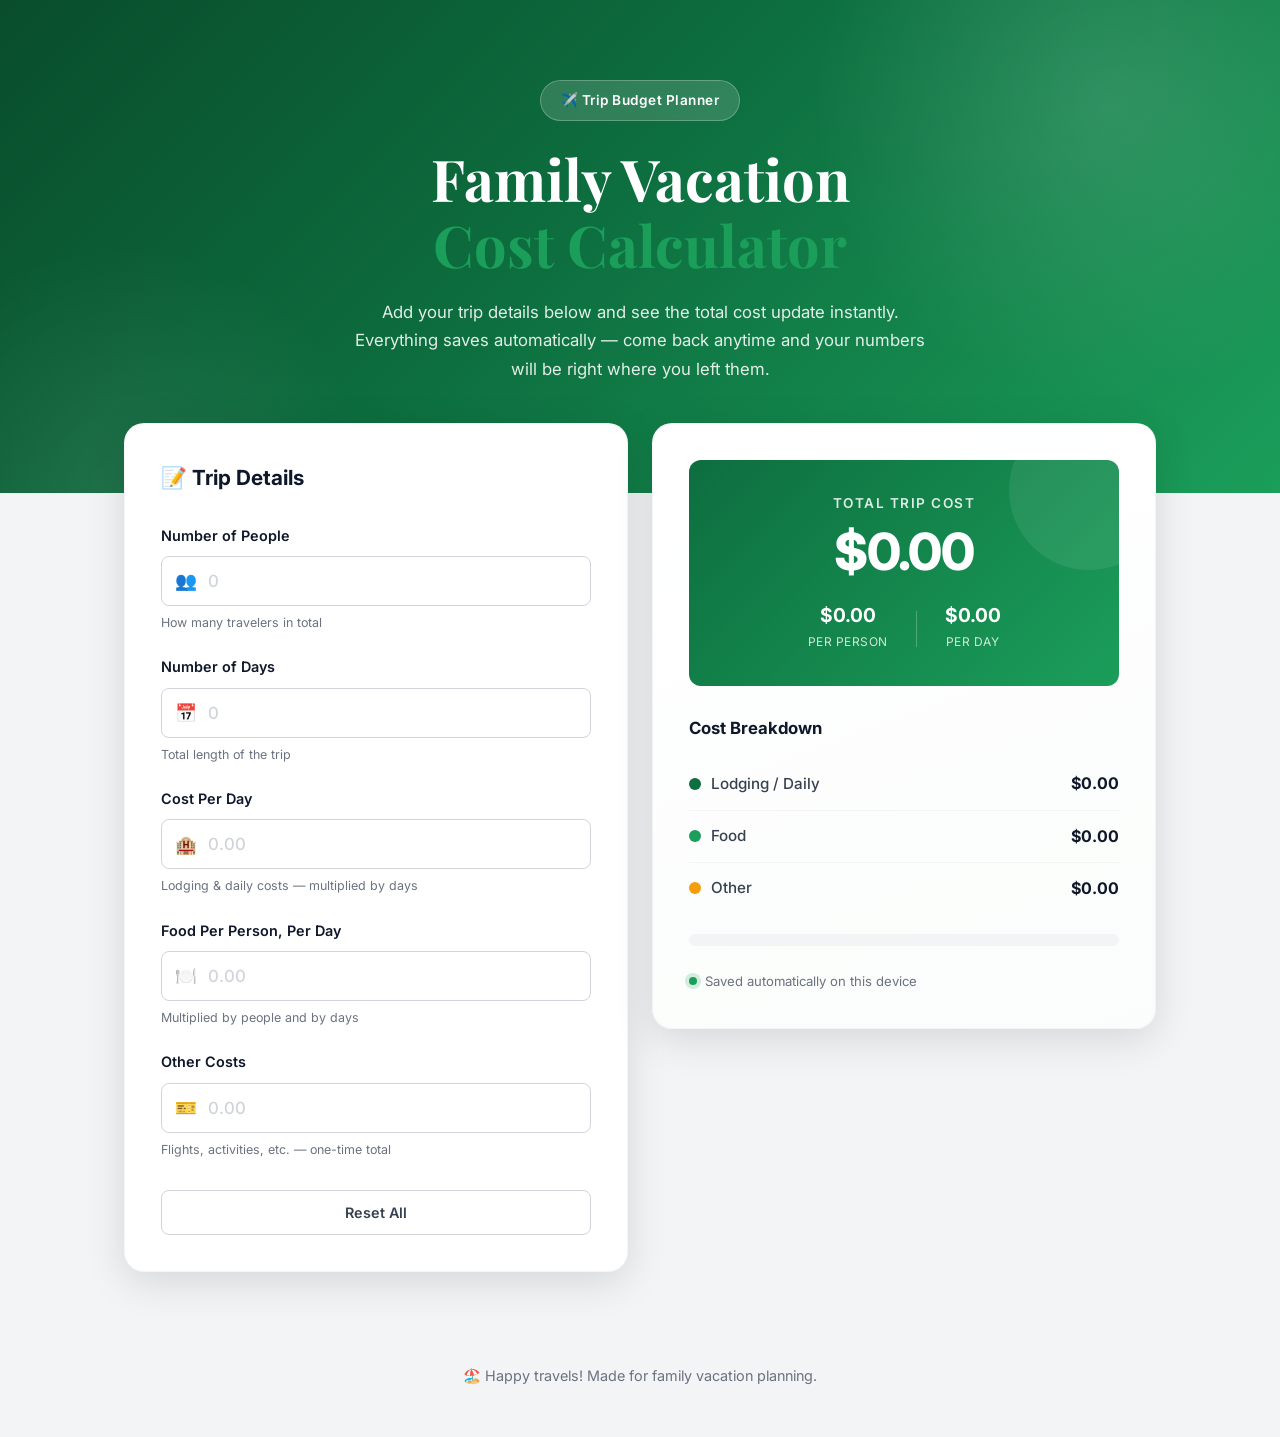
==== commit 5e70e9b9: "Replace pharmacy site with vacation cost calculator Remove the S & M Pharmacy pages and promote the " ====
--- a/index.html
+++ b/index.html
@@ -3,455 +3,131 @@
 <head>
   <meta charset="UTF-8">
   <meta name="viewport" content="width=device-width, initial-scale=1.0">
-  <title>S &amp; M Pharmacy | Your Trusted Local Pharmacy Since 1968</title>
-  <meta name="description" content="S & M Pharmacy - Family-owned independent pharmacy in Flushing, NY. Serving the community since 1968 with personalized care, prescriptions, delivery, and more.">
+  <title>Family Vacation Cost Calculator</title>
+  <meta name="description" content="Plan your family vacation budget. Calculate the total cost based on days, daily costs, food, extras, and the number of people.">
   <link rel="preconnect" href="https://fonts.googleapis.com">
   <link rel="preconnect" href="https://fonts.gstatic.com" crossorigin>
   <link href="https://fonts.googleapis.com/css2?family=Inter:wght@300;400;500;600;700;800&family=Playfair+Display:wght@600;700&display=swap" rel="stylesheet">
   <link rel="stylesheet" href="styles.css">
 </head>
 <body>
-  <!-- Navigation -->
-  <nav class="navbar" id="navbar">
-    <div class="container nav-container">
-      <a href="#home" class="nav-logo">
-        <span class="logo-icon">&#9769;</span>
-        <div>
-          <span class="logo-text">S &amp; M Pharmacy</span>
-          <span class="logo-sub">Est. 1968</span>
-        </div>
-      </a>
-      <button class="nav-toggle" id="navToggle" aria-label="Toggle menu">
-        <span></span><span></span><span></span>
-      </button>
-      <ul class="nav-links" id="navLinks">
-        <li><a href="#home">Home</a></li>
-        <li><a href="#about">About</a></li>
-        <li><a href="#services">Services</a></li>
-        <li><a href="#personal-injury">Personal Injury</a></li>
-        <li><a href="#extras">More Services</a></li>
-        <li><a href="#reviews">Reviews</a></li>
-        <li><a href="#contact">Contact</a></li>
-        <li><a href="#contact" class="nav-cta">Refill Rx</a></li>
-      </ul>
+  <!-- Header -->
+  <header class="vc-hero">
+    <div class="vc-hero-bg"></div>
+    <div class="vc-container vc-hero-content">
+      <span class="vc-badge">&#9992;&#65039; Trip Budget Planner</span>
+      <h1>Family Vacation<br><span class="vc-accent">Cost Calculator</span></h1>
+      <p class="vc-hero-sub">Add your trip details below and see the total cost update instantly. Everything saves automatically &mdash; come back anytime and your numbers will be right where you left them.</p>
     </div>
-  </nav>
+  </header>
 
-  <!-- Hero Section -->
-  <section class="hero" id="home">
-    <div class="hero-bg"></div>
-    <div class="container hero-content">
-      <div class="hero-badge">Serving Flushing, NY Since 1968</div>
-      <h1>Your Trusted<br><span class="accent">Local Pharmacy</span></h1>
-      <p class="hero-sub">Family-owned and community-focused for over 55 years. We provide personalized pharmaceutical care with the warmth and attention you deserve.</p>
-      <div class="hero-actions">
-        <a href="#services" class="btn btn-primary">Our Services</a>
-        <a href="tel:7185444656" class="btn btn-outline"><span class="btn-icon">&#9742;</span> Call Us Now</a>
-      </div>
-      <div class="hero-stats">
-        <div class="stat">
-          <span class="stat-num">55+</span>
-          <span class="stat-label">Years Serving</span>
-        </div>
-        <div class="stat-divider"></div>
-        <div class="stat">
-          <span class="stat-num">5&#9733;</span>
-          <span class="stat-label">Google Rated</span>
-        </div>
-        <div class="stat-divider"></div>
-        <div class="stat">
-          <span class="stat-num">Same Day</span>
-          <span class="stat-label">Delivery</span>
-        </div>
-      </div>
-    </div>
-  </section>
+  <!-- Calculator -->
+  <main class="vc-main">
+    <div class="vc-container">
+      <div class="vc-grid">
 
-  <!-- Quick Actions -->
-  <section class="quick-actions">
-    <div class="container">
-      <div class="actions-grid">
-        <a href="mailto:sandmpharmacy1@gmail.com?subject=Prescription Refill Request" class="action-card">
-          <div class="action-icon">&#128138;</div>
-          <h3>Refill a Prescription</h3>
-          <p>Request a refill for pickup or delivery</p>
-          <span class="action-arrow">&rarr;</span>
-        </a>
-        <a href="mailto:sandmpharmacy1@gmail.com?subject=Delivery Order" class="action-card">
-          <div class="action-icon">&#128666;</div>
-          <h3>Order Delivery</h3>
-          <p>OTC &amp; prescription delivery to your door</p>
-          <span class="action-arrow">&rarr;</span>
-        </a>
-        <a href="mailto:sandmpharmacy1@gmail.com?subject=Pharmacist Consultation" class="action-card">
-          <div class="action-icon">&#128105;&#8205;&#9877;&#65039;</div>
-          <h3>Consult a Pharmacist</h3>
-          <p>Get expert advice and guidance</p>
-          <span class="action-arrow">&rarr;</span>
-        </a>
-        <a href="mailto:sandmpharmacy1@gmail.com?subject=Over-The-Counter Order" class="action-card">
-          <div class="action-icon">&#127973;</div>
-          <h3>OTC Order</h3>
-          <p>Over-the-counter products delivered</p>
-          <span class="action-arrow">&rarr;</span>
-        </a>
-      </div>
-    </div>
-  </section>
+        <!-- Inputs -->
+        <section class="vc-card vc-inputs" aria-label="Trip details">
+          <h2 class="vc-card-title">&#128221; Trip Details</h2>
 
-  <!-- About Section -->
-  <section class="about" id="about">
-    <div class="container">
-      <div class="about-grid">
-        <div class="about-content">
-          <span class="section-tag">About Us</span>
-          <h2>A Family Pharmacy<br>With <span class="accent">Heart</span></h2>
-          <p class="about-lead">S &amp; M Pharmacy is a family-owned independent pharmacy established in 1968. With decades of experience, we are dedicated to providing personalized service and care to our community.</p>
-          <div class="values-grid">
-            <div class="value-item">
-              <div class="value-icon">&#10084;&#65039;</div>
+          <div class="vc-field">
+            <label for="people">Number of People</label>
+            <div class="vc-input-wrap">
+              <span class="vc-input-icon">&#128101;</span>
+              <input type="number" id="people" min="0" step="1" inputmode="numeric" placeholder="0">
+            </div>
+            <small class="vc-hint">How many travelers in total</small>
+          </div>
+
+          <div class="vc-field">
+            <label for="days">Number of Days</label>
+            <div class="vc-input-wrap">
+              <span class="vc-input-icon">&#128197;</span>
+              <input type="number" id="days" min="0" step="1" inputmode="numeric" placeholder="0">
+            </div>
+            <small class="vc-hint">Total length of the trip</small>
+          </div>
+
+          <div class="vc-field">
+            <label for="costPerDay">Cost Per Day</label>
+            <div class="vc-input-wrap">
+              <span class="vc-input-icon">&#127976;</span>
+              <input type="number" id="costPerDay" min="0" step="0.01" inputmode="decimal" placeholder="0.00">
+            </div>
+            <small class="vc-hint">Lodging &amp; daily costs &mdash; multiplied by days</small>
+          </div>
+
+          <div class="vc-field">
+            <label for="food">Food Per Person, Per Day</label>
+            <div class="vc-input-wrap">
+              <span class="vc-input-icon">&#127869;&#65039;</span>
+              <input type="number" id="food" min="0" step="0.01" inputmode="decimal" placeholder="0.00">
+            </div>
+            <small class="vc-hint">Multiplied by people and by days</small>
+          </div>
+
+          <div class="vc-field">
+            <label for="other">Other Costs</label>
+            <div class="vc-input-wrap">
+              <span class="vc-input-icon">&#127915;</span>
+              <input type="number" id="other" min="0" step="0.01" inputmode="decimal" placeholder="0.00">
+            </div>
+            <small class="vc-hint">Flights, activities, etc. &mdash; one-time total</small>
+          </div>
+
+          <button type="button" id="resetBtn" class="vc-reset">Reset All</button>
+        </section>
+
+        <!-- Results -->
+        <section class="vc-card vc-results" aria-label="Cost summary">
+          <div class="vc-total-box">
+            <span class="vc-total-label">Total Trip Cost</span>
+            <span class="vc-total-value" id="totalCost">$0.00</span>
+            <div class="vc-total-sub">
               <div>
-                <h4>Our Mission</h4>
-                <p>To provide our customers with the best possible healthcare products and services, delivering exceptional customer service and personalized care.</p>
+                <span class="vc-sub-val" id="perPerson">$0.00</span>
+                <span class="vc-sub-label">per person</span>
               </div>
-            </div>
-            <div class="value-item">
-              <div class="value-icon">&#129309;</div>
+              <div class="vc-sub-divider"></div>
               <div>
-                <h4>Our Values</h4>
-                <p>We believe in honesty, integrity, and transparency in all our dealings. We are committed to ethical and responsible business practices.</p>
-              </div>
-            </div>
-            <div class="value-item">
-              <div class="value-icon">&#127968;</div>
-              <div>
-                <h4>Our Community</h4>
-                <p>We support local charities, organizations, and events that promote health and wellbeing. Together we make a positive impact.</p>
-              </div>
-            </div>
-          </div>
-        </div>
-        <div class="about-visual">
-          <div class="about-card">
-            <div class="about-card-icon">&#9769;</div>
-            <h3>Trusted Since 1968</h3>
-            <p>Over five decades of dedicated pharmaceutical care for the Flushing community and beyond.</p>
-            <div class="about-card-accent"></div>
-          </div>
-        </div>
-      </div>
-    </div>
-  </section>
-
-  <!-- Services Section -->
-  <section class="services" id="services">
-    <div class="container">
-      <div class="section-header">
-        <span class="section-tag">What We Offer</span>
-        <h2>Pharmacy <span class="accent">Services</span></h2>
-        <p>Complete pharmaceutical care with a personal touch</p>
-      </div>
-      <div class="services-grid">
-        <div class="service-card featured">
-          <div class="service-icon">&#128138;</div>
-          <h3>Prescription Services</h3>
-          <p>Full-service prescription filling, refills, transfers, and medication management with personalized care from our experienced pharmacists.</p>
-        </div>
-        <div class="service-card">
-          <div class="service-icon">&#128666;</div>
-          <h3>Same-Day Delivery</h3>
-          <p>Get your prescriptions and over-the-counter products delivered right to your door, the same day you order.</p>
-        </div>
-        <div class="service-card">
-          <div class="service-icon">&#128138;</div>
-          <h3>Over-The-Counter</h3>
-          <p>Wide selection of OTC medications, health products, vitamins, supplements, and personal care items.</p>
-        </div>
-        <div class="service-card">
-          <div class="service-icon">&#128105;&#8205;&#9877;&#65039;</div>
-          <h3>Pharmacist Consultations</h3>
-          <p>Speak with our knowledgeable pharmacists about your medications, interactions, and health concerns.</p>
-        </div>
-      </div>
-    </div>
-  </section>
-
-  <!-- Personal Injury Section -->
-  <section class="personal-injury" id="personal-injury">
-    <div class="container">
-      <div class="pi-grid">
-        <div class="pi-content">
-          <span class="section-tag">Our Specialty</span>
-          <h2>Personal Injury<br><span class="accent">Pharmaceutical Care</span></h2>
-          <p class="pi-lead">We have been providing quality pharmaceutical services in personal injury for years. Our experienced staff is dedicated to meeting all of your personal injury healthcare needs.</p>
-          <div class="pi-features">
-            <div class="pi-feature">
-              <div class="pi-feature-icon">&#9889;</div>
-              <div>
-                <h4>Instant Delivery</h4>
-                <p>We have your pain covered. Call us with your personal injury needs and we'll get your medication to you same day!</p>
-              </div>
-            </div>
-            <div class="pi-feature">
-              <div class="pi-feature-icon">&#127973;</div>
-              <div>
-                <h4>Post-Op Medications</h4>
-                <p>Had surgery? No problem! We'll get your medication right over to you. Give us a call!</p>
-              </div>
-            </div>
-          </div>
-          <a href="tel:7185444656" class="btn btn-primary">Call Now</a>
-        </div>
-        <div class="pi-sidebar">
-          <h3>Specialty Areas</h3>
-          <div class="pi-specialty">
-            <div class="pi-specialty-item">
-              <span class="pi-dot"></span>
-              <span>No Fault</span>
-            </div>
-            <div class="pi-specialty-item">
-              <span class="pi-dot"></span>
-              <span>Workers' Compensation</span>
-            </div>
-            <div class="pi-specialty-item">
-              <span class="pi-dot"></span>
-              <span>Lien / Letter of Protection</span>
-            </div>
-          </div>
-          <div class="pi-cta-box">
-            <p>Need help with a personal injury case?</p>
-            <a href="tel:7185444656" class="btn btn-white">&#9742; 718-544-4656</a>
-          </div>
-        </div>
-      </div>
-    </div>
-  </section>
-
-  <!-- Extra Services -->
-  <section class="extras" id="extras">
-    <div class="container">
-      <div class="section-header">
-        <span class="section-tag">More Than A Pharmacy</span>
-        <h2>Additional <span class="accent">Services</span></h2>
-        <p>Everything you need, all in one convenient location</p>
-      </div>
-      <div class="extras-grid">
-        <div class="extra-card">
-          <div class="extra-icon">&#127922;</div>
-          <h3>Lottery</h3>
-          <p>Mega Millions, Powerball, Quick Draw, Scratch offs and more! Games stocked and ready to go. Come win big!</p>
-        </div>
-        <div class="extra-card">
-          <div class="extra-icon">&#128247;</div>
-          <h3>Passport Photos</h3>
-          <p>Instantly done and ready to go with low pricing! Call us to find out more.</p>
-        </div>
-        <div class="extra-card">
-          <div class="extra-icon">&#128273;</div>
-          <h3>Key Machine</h3>
-          <p>Various key designs and styles for a low price! Come visit our key machine.</p>
-        </div>
-        <div class="extra-card">
-          <div class="extra-icon">&#128179;</div>
-          <h3>ATM Machine</h3>
-          <p>Cash, Bitcoin and more! Come in for your ATM needs.</p>
-        </div>
-        <div class="extra-card">
-          <div class="extra-icon">&#128230;</div>
-          <h3>UPS Drop-off</h3>
-          <p>Drop off packages anytime &mdash; UPS picks up daily at 6pm. Missed a package at home? They'll deliver it here for safe storage!</p>
-        </div>
-      </div>
-    </div>
-  </section>
-
-  <!-- Reviews Section -->
-  <section class="reviews" id="reviews">
-    <div class="container">
-      <div class="section-header">
-        <span class="section-tag">What People Say</span>
-        <h2>Customer <span class="accent">Reviews</span></h2>
-        <p>See why our community trusts S &amp; M Pharmacy</p>
-      </div>
-      <div class="reviews-grid">
-        <div class="review-card">
-          <div class="review-stars">&#9733;&#9733;&#9733;&#9733;&#9733;</div>
-          <p>"Best pharmacy in Flushing! They know me by name and always take the time to explain my medications. True family-run business with heart."</p>
-          <div class="review-author">
-            <div class="review-avatar">J</div>
-            <div>
-              <strong>Local Customer</strong>
-              <span>Google Review</span>
-            </div>
-          </div>
-        </div>
-        <div class="review-card">
-          <div class="review-stars">&#9733;&#9733;&#9733;&#9733;&#9733;</div>
-          <p>"Same-day delivery is a lifesaver! Called in my prescription and it was at my door within hours. Can't beat that kind of service."</p>
-          <div class="review-author">
-            <div class="review-avatar">M</div>
-            <div>
-              <strong>Local Customer</strong>
-              <span>Google Review</span>
-            </div>
-          </div>
-        </div>
-        <div class="review-card">
-          <div class="review-stars">&#9733;&#9733;&#9733;&#9733;&#9733;</div>
-          <p>"Been coming here for years. The pharmacists are incredibly knowledgeable and always willing to help. Wouldn't go anywhere else!"</p>
-          <div class="review-author">
-            <div class="review-avatar">R</div>
-            <div>
-              <strong>Local Customer</strong>
-              <span>Google Review</span>
-            </div>
-          </div>
-        </div>
-      </div>
-      <div class="reviews-cta">
-        <p>See all our reviews on Google</p>
-        <a href="https://www.google.com/maps/place/S+%26+M+Pharmacy" target="_blank" rel="noopener" class="btn btn-outline">View Google Reviews</a>
-      </div>
-    </div>
-  </section>
-
-  <!-- Contact Section -->
-  <section class="contact" id="contact">
-    <div class="container">
-      <div class="contact-grid">
-        <div class="contact-info">
-          <span class="section-tag">Get In Touch</span>
-          <h2>Visit Us or<br><span class="accent">Reach Out</span></h2>
-          <p>We love our customers! Feel free to visit during normal business hours or contact us anytime.</p>
-
-          <div class="contact-details">
-            <div class="contact-item">
-              <div class="contact-icon">&#128205;</div>
-              <div>
-                <strong>Address</strong>
-                <p>68-50 Main Street<br>Flushing, NY, USA</p>
-              </div>
-            </div>
-            <div class="contact-item">
-              <div class="contact-icon">&#9742;</div>
-              <div>
-                <strong>Phone</strong>
-                <p><a href="tel:7185444656">718-544-4656</a></p>
-              </div>
-            </div>
-            <div class="contact-item">
-              <div class="contact-icon">&#128424;</div>
-              <div>
-                <strong>Fax</strong>
-                <p>718-261-2114</p>
-              </div>
-            </div>
-            <div class="contact-item">
-              <div class="contact-icon">&#9993;</div>
-              <div>
-                <strong>Email</strong>
-                <p><a href="mailto:sandmpharmacy1@gmail.com">sandmpharmacy1@gmail.com</a></p>
+                <span class="vc-sub-val" id="perDay">$0.00</span>
+                <span class="vc-sub-label">per day</span>
               </div>
             </div>
           </div>
 
-          <div class="emergency-box">
-            <strong>&#128680; After Hours?</strong>
-            <p>Always available by phone or email in case of an emergency!</p>
+          <h3 class="vc-breakdown-title">Cost Breakdown</h3>
+          <ul class="vc-breakdown" id="breakdown">
+            <li>
+              <span class="vc-bd-name"><span class="vc-bd-dot" style="--dot:#0D6E3F"></span>Lodging / Daily</span>
+              <span class="vc-bd-val" id="bdLodging">$0.00</span>
+            </li>
+            <li>
+              <span class="vc-bd-name"><span class="vc-bd-dot" style="--dot:#1B9E5A"></span>Food</span>
+              <span class="vc-bd-val" id="bdFood">$0.00</span>
+            </li>
+            <li>
+              <span class="vc-bd-name"><span class="vc-bd-dot" style="--dot:#F59E0B"></span>Other</span>
+              <span class="vc-bd-val" id="bdOther">$0.00</span>
+            </li>
+          </ul>
+
+          <div class="vc-bar" id="costBar" aria-hidden="true">
+            <span class="vc-bar-seg" id="barLodging" style="background:#0D6E3F"></span>
+            <span class="vc-bar-seg" id="barFood" style="background:#1B9E5A"></span>
+            <span class="vc-bar-seg" id="barOther" style="background:#F59E0B"></span>
           </div>
-        </div>
 
-        <div class="contact-form-wrapper">
-          <h3>Drop Us a Line</h3>
-          <form class="contact-form" id="contactForm" action="mailto:sandmpharmacy1@gmail.com" method="post" enctype="text/plain">
-            <div class="form-group">
-              <label for="name">Name</label>
-              <input type="text" id="name" name="name" placeholder="Your full name" required>
-            </div>
-            <div class="form-group">
-              <label for="email">Email <span class="required">*</span></label>
-              <input type="email" id="email" name="email" placeholder="you@example.com" required>
-            </div>
-            <div class="form-group">
-              <label for="phone">Phone</label>
-              <input type="tel" id="phone" name="phone" placeholder="(718) 555-0123">
-            </div>
-            <div class="form-group">
-              <label for="subject">Subject</label>
-              <select id="subject" name="subject">
-                <option value="">Select a topic...</option>
-                <option value="Prescription Refill">Prescription Refill</option>
-                <option value="Delivery Order">Delivery Order</option>
-                <option value="OTC Order">Over-The-Counter Order</option>
-                <option value="Pharmacist Consultation">Pharmacist Consultation</option>
-                <option value="Personal Injury">Personal Injury</option>
-                <option value="General Inquiry">General Inquiry</option>
-              </select>
-            </div>
-            <div class="form-group">
-              <label for="message">Message</label>
-              <textarea id="message" name="message" rows="4" placeholder="How can we help you?"></textarea>
-            </div>
-            <button type="submit" class="btn btn-primary btn-full">Send Message</button>
-          </form>
-        </div>
+          <p class="vc-saved-note"><span class="vc-saved-dot"></span> Saved automatically on this device</p>
+        </section>
+
       </div>
     </div>
-  </section>
+  </main>
 
-  <!-- Map Section -->
-  <section class="map-section">
-    <iframe
-      src="https://www.google.com/maps/embed?pb=!1m18!1m12!1m3!1d3022.1!2d-73.83!3d40.73!2m3!1f0!2f0!3f0!3m2!1i1024!2i768!4f13.1!3m3!1m2!1s0x0%3A0x0!2zNDDCsDQzJzQ4LjAiTiA3M8KwNDknNDguMCJX!5e0!3m2!1sen!2sus!4v1234567890"
-      width="100%"
-      height="400"
-      style="border:0;"
-      allowfullscreen=""
-      loading="lazy"
-      referrerpolicy="no-referrer-when-downgrade"
-      title="S & M Pharmacy Location">
-    </iframe>
-  </section>
-
-  <!-- Footer -->
-  <footer class="footer">
-    <div class="container">
-      <div class="footer-grid">
-        <div class="footer-brand">
-          <div class="footer-logo">
-            <span class="logo-icon">&#9769;</span>
-            <div>
-              <span class="logo-text">S &amp; M Pharmacy</span>
-              <span class="logo-sub">Est. 1968</span>
-            </div>
-          </div>
-          <p>Your trusted local pharmacy serving Flushing, NY and surrounding communities for over 55 years.</p>
-        </div>
-        <div class="footer-links">
-          <h4>Quick Links</h4>
-          <a href="#home">Home</a>
-          <a href="#about">About Us</a>
-          <a href="#services">Services</a>
-          <a href="#personal-injury">Personal Injury</a>
-          <a href="#contact">Contact</a>
-        </div>
-        <div class="footer-links">
-          <h4>Services</h4>
-          <a href="mailto:sandmpharmacy1@gmail.com?subject=Prescription Refill">Prescription Refill</a>
-          <a href="mailto:sandmpharmacy1@gmail.com?subject=Delivery Order">Delivery</a>
-          <a href="mailto:sandmpharmacy1@gmail.com?subject=Pharmacist Consultation">Pharmacist Consult</a>
-          <a href="mailto:sandmpharmacy1@gmail.com?subject=OTC Order">OTC Orders</a>
-        </div>
-        <div class="footer-links">
-          <h4>Contact</h4>
-          <a href="tel:7185444656">718-544-4656</a>
-          <a href="mailto:sandmpharmacy1@gmail.com">sandmpharmacy1@gmail.com</a>
-          <a href="https://www.google.com/maps/place/S+%26+M+Pharmacy" target="_blank" rel="noopener">68-50 Main St, Flushing</a>
-        </div>
-      </div>
-      <div class="footer-bottom">
-        <p>&copy; 2026 S &amp; M Pharmacy. All rights reserved.</p>
-      </div>
+  <footer class="vc-footer">
+    <div class="vc-container">
+      <p>&#127958;&#65039; Happy travels! Made for family vacation planning.</p>
     </div>
   </footer>
 
--- a/styles.css
+++ b/styles.css
@@ -1,12 +1,11 @@
-/* ===== CSS Variables & Reset ===== */
+/* ===== Variables & Reset ===== */
 :root {
   --primary: #0D6E3F;
   --primary-dark: #094D2C;
   --primary-light: #E8F5EE;
   --accent: #1B9E5A;
+  --amber: #F59E0B;
   --dark: #0F172A;
-  --dark-2: #1E293B;
-  --gray-900: #111827;
   --gray-700: #374151;
   --gray-500: #6B7280;
   --gray-300: #D1D5DB;
@@ -15,11 +14,9 @@
   --shadow-sm: 0 1px 3px rgba(0,0,0,0.08);
   --shadow-md: 0 4px 20px rgba(0,0,0,0.08);
   --shadow-lg: 0 10px 40px rgba(0,0,0,0.12);
-  --shadow-xl: 0 20px 60px rgba(0,0,0,0.15);
   --radius-sm: 8px;
   --radius-md: 12px;
   --radius-lg: 20px;
-  --radius-xl: 28px;
   --transition: 0.3s cubic-bezier(0.4, 0, 0.2, 1);
 }
 
@@ -29,1114 +26,401 @@
   box-sizing: border-box;
 }
 
-html {
-  scroll-behavior: smooth;
-  scroll-padding-top: 80px;
-}
-
 body {
   font-family: 'Inter', -apple-system, BlinkMacSystemFont, sans-serif;
   color: var(--gray-700);
   line-height: 1.7;
-  background: var(--white);
-  overflow-x: hidden;
-}
-
-.container {
-  max-width: 1200px;
+  background: var(--gray-100);
+  -webkit-font-smoothing: antialiased;
+}
+
+.vc-container {
+  max-width: 1080px;
   margin: 0 auto;
   padding: 0 24px;
 }
 
-h1, h2, h3, h4 {
-  color: var(--dark);
-  line-height: 1.2;
-  font-weight: 700;
-}
-
-h1 { font-size: clamp(2.5rem, 5vw, 4rem); font-family: 'Playfair Display', serif; }
-h2 { font-size: clamp(2rem, 4vw, 3rem); font-family: 'Playfair Display', serif; }
-h3 { font-size: 1.25rem; }
-h4 { font-size: 1.05rem; }
-
-a {
-  color: var(--primary);
-  text-decoration: none;
-  transition: var(--transition);
-}
-
-a:hover { color: var(--accent); }
-
-img { max-width: 100%; display: block; }
-
-.accent { color: var(--primary); }
-
-.section-tag {
-  display: inline-block;
-  font-size: 0.8rem;
-  font-weight: 600;
-  text-transform: uppercase;
-  letter-spacing: 2px;
-  color: var(--primary);
-  background: var(--primary-light);
-  padding: 6px 16px;
-  border-radius: 100px;
-  margin-bottom: 16px;
-}
-
-.section-header {
+.vc-accent { color: var(--accent); }
+
+/* ===== Hero ===== */
+.vc-hero {
+  position: relative;
+  overflow: hidden;
+  padding: 80px 0 110px;
   text-align: center;
-  max-width: 600px;
-  margin: 0 auto 60px;
-}
-
-.section-header p {
-  margin-top: 12px;
-  color: var(--gray-500);
-  font-size: 1.1rem;
-}
-
-/* ===== Buttons ===== */
-.btn {
-  display: inline-flex;
-  align-items: center;
-  gap: 8px;
-  padding: 14px 32px;
-  border-radius: var(--radius-sm);
-  font-weight: 600;
-  font-size: 0.95rem;
-  border: 2px solid transparent;
-  cursor: pointer;
-  transition: var(--transition);
-  text-decoration: none;
-  font-family: 'Inter', sans-serif;
-}
-
-.btn-primary {
-  background: var(--primary);
   color: var(--white);
-  border-color: var(--primary);
-}
-
-.btn-primary:hover {
-  background: var(--primary-dark);
-  border-color: var(--primary-dark);
-  color: var(--white);
-  transform: translateY(-2px);
-  box-shadow: 0 8px 25px rgba(13,110,63,0.3);
-}
-
-.btn-outline {
-  background: transparent;
-  color: var(--primary);
-  border-color: var(--primary);
-}
-
-.btn-outline:hover {
-  background: var(--primary);
-  color: var(--white);
-  transform: translateY(-2px);
-}
-
-.btn-white {
-  background: var(--white);
-  color: var(--primary);
-  border-color: var(--white);
-  font-weight: 700;
-}
-
-.btn-white:hover {
-  background: var(--primary-light);
-  color: var(--primary-dark);
-  transform: translateY(-2px);
-}
-
-.btn-full { width: 100%; justify-content: center; }
-
-.btn-icon { font-size: 1.1rem; }
-
-/* ===== Navbar ===== */
-.navbar {
-  position: fixed;
-  top: 0;
-  left: 0;
-  right: 0;
-  z-index: 1000;
-  background: rgba(255,255,255,0.85);
-  backdrop-filter: blur(20px);
-  -webkit-backdrop-filter: blur(20px);
-  border-bottom: 1px solid rgba(0,0,0,0.06);
-  transition: var(--transition);
-}
-
-.navbar.scrolled {
-  box-shadow: var(--shadow-md);
-}
-
-.nav-container {
-  display: flex;
-  align-items: center;
-  justify-content: space-between;
-  height: 72px;
-}
-
-.nav-logo {
-  display: flex;
-  align-items: center;
-  gap: 10px;
-  color: var(--dark);
-  text-decoration: none;
-}
-
-.nav-logo:hover { color: var(--dark); }
-
-.logo-icon {
-  font-size: 1.8rem;
-  color: var(--primary);
-}
-
-.logo-text {
-  display: block;
-  font-weight: 800;
-  font-size: 1.15rem;
-  line-height: 1.2;
-}
-
-.logo-sub {
-  display: block;
-  font-size: 0.7rem;
-  color: var(--gray-500);
-  font-weight: 500;
-  letter-spacing: 1px;
-  text-transform: uppercase;
-}
-
-.nav-links {
-  display: flex;
-  align-items: center;
-  gap: 4px;
-  list-style: none;
-}
-
-.nav-links a {
-  padding: 8px 14px;
-  font-size: 0.9rem;
-  font-weight: 500;
-  color: var(--gray-700);
-  border-radius: var(--radius-sm);
-  transition: var(--transition);
-}
-
-.nav-links a:hover {
-  color: var(--primary);
-  background: var(--primary-light);
-}
-
-.nav-cta {
-  background: var(--primary) !important;
-  color: var(--white) !important;
-  padding: 10px 20px !important;
-  margin-left: 8px;
-}
-
-.nav-cta:hover {
-  background: var(--primary-dark) !important;
-  color: var(--white) !important;
-}
-
-.nav-toggle {
-  display: none;
-  flex-direction: column;
-  gap: 5px;
-  background: none;
-  border: none;
-  cursor: pointer;
-  padding: 8px;
-}
-
-.nav-toggle span {
-  width: 24px;
-  height: 2px;
-  background: var(--dark);
-  border-radius: 2px;
-  transition: var(--transition);
-}
-
-/* ===== Hero ===== */
-.hero {
-  position: relative;
-  min-height: 100vh;
-  display: flex;
-  align-items: center;
-  padding: 120px 0 80px;
-  overflow: hidden;
-}
-
-.hero-bg {
+}
+
+.vc-hero-bg {
   position: absolute;
   inset: 0;
-  background: linear-gradient(135deg, var(--primary-light) 0%, #f0fdf4 30%, var(--white) 60%, #ecfdf5 100%);
+  background: linear-gradient(135deg, var(--primary-dark) 0%, var(--primary) 45%, var(--accent) 100%);
   z-index: 0;
 }
 
-.hero-bg::before {
+.vc-hero-bg::before {
   content: '';
   position: absolute;
-  top: -50%;
-  right: -20%;
-  width: 800px;
-  height: 800px;
-  background: radial-gradient(circle, rgba(13,110,63,0.06) 0%, transparent 70%);
+  top: -40%;
+  right: -10%;
+  width: 600px;
+  height: 600px;
+  background: radial-gradient(circle, rgba(255,255,255,0.12) 0%, transparent 70%);
   border-radius: 50%;
 }
 
-.hero-bg::after {
+.vc-hero-bg::after {
   content: '';
   position: absolute;
-  bottom: -30%;
+  bottom: -50%;
   left: -10%;
-  width: 600px;
-  height: 600px;
-  background: radial-gradient(circle, rgba(27,158,90,0.05) 0%, transparent 70%);
+  width: 500px;
+  height: 500px;
+  background: radial-gradient(circle, rgba(255,255,255,0.08) 0%, transparent 70%);
   border-radius: 50%;
 }
 
-.hero-content {
+.vc-hero-content {
   position: relative;
   z-index: 1;
-  max-width: 720px;
-}
-
-.hero-badge {
+}
+
+.vc-badge {
   display: inline-block;
-  background: var(--white);
-  border: 1px solid var(--gray-300);
+  background: rgba(255,255,255,0.15);
+  border: 1px solid rgba(255,255,255,0.25);
+  backdrop-filter: blur(10px);
+  -webkit-backdrop-filter: blur(10px);
   padding: 8px 20px;
   border-radius: 100px;
   font-size: 0.85rem;
-  font-weight: 500;
-  color: var(--gray-700);
+  font-weight: 600;
+  letter-spacing: 0.5px;
   margin-bottom: 24px;
-  box-shadow: var(--shadow-sm);
-}
-
-.hero h1 {
-  margin-bottom: 24px;
-}
-
-.hero-sub {
-  font-size: 1.15rem;
-  color: var(--gray-500);
-  max-width: 540px;
-  margin-bottom: 36px;
-  line-height: 1.8;
-}
-
-.hero-actions {
-  display: flex;
-  gap: 16px;
-  margin-bottom: 60px;
-  flex-wrap: wrap;
-}
-
-.hero-stats {
-  display: flex;
-  align-items: center;
-  gap: 32px;
+}
+
+.vc-hero h1 {
+  font-family: 'Playfair Display', serif;
+  font-size: clamp(2.2rem, 5vw, 3.6rem);
+  font-weight: 700;
+  line-height: 1.15;
+  margin-bottom: 20px;
+  color: var(--white);
+}
+
+.vc-hero-sub {
+  max-width: 600px;
+  margin: 0 auto;
+  font-size: 1.05rem;
+  color: rgba(255,255,255,0.88);
+  line-height: 1.7;
+}
+
+/* ===== Main / Layout ===== */
+.vc-main {
+  margin-top: -70px;
+  padding-bottom: 60px;
+  position: relative;
+  z-index: 2;
+}
+
+.vc-grid {
+  display: grid;
+  grid-template-columns: 1fr 1fr;
+  gap: 24px;
+  align-items: start;
+}
+
+.vc-card {
   background: var(--white);
-  padding: 24px 36px;
   border-radius: var(--radius-lg);
-  box-shadow: var(--shadow-md);
+  box-shadow: var(--shadow-lg);
   border: 1px solid rgba(0,0,0,0.04);
-  width: fit-content;
-}
-
-.stat { text-align: center; }
-
-.stat-num {
-  display: block;
-  font-size: 1.5rem;
-  font-weight: 800;
-  color: var(--primary);
-  line-height: 1.3;
-}
-
-.stat-label {
-  font-size: 0.8rem;
-  color: var(--gray-500);
-  font-weight: 500;
-}
-
-.stat-divider {
-  width: 1px;
-  height: 40px;
-  background: var(--gray-300);
-}
-
-/* ===== Quick Actions ===== */
-.quick-actions {
-  padding: 0;
-  margin-top: -40px;
-  position: relative;
-  z-index: 10;
-}
-
-.actions-grid {
-  display: grid;
-  grid-template-columns: repeat(4, 1fr);
-  gap: 20px;
-}
-
-.action-card {
-  background: var(--white);
-  padding: 28px 24px;
-  border-radius: var(--radius-md);
-  box-shadow: var(--shadow-md);
-  border: 1px solid rgba(0,0,0,0.04);
-  text-decoration: none;
-  transition: var(--transition);
-  position: relative;
-  overflow: hidden;
-}
-
-.action-card:hover {
-  transform: translateY(-4px);
-  box-shadow: var(--shadow-lg);
-  border-color: var(--primary);
-}
-
-.action-card:hover .action-arrow {
-  transform: translateX(4px);
-  color: var(--primary);
-}
-
-.action-icon {
-  font-size: 2rem;
-  margin-bottom: 12px;
-}
-
-.action-card h3 {
-  font-size: 1.05rem;
-  margin-bottom: 6px;
+  padding: 36px;
+}
+
+.vc-card-title {
+  font-size: 1.3rem;
   color: var(--dark);
-}
-
-.action-card p {
-  font-size: 0.85rem;
-  color: var(--gray-500);
-  line-height: 1.5;
-}
-
-.action-arrow {
-  position: absolute;
-  top: 24px;
-  right: 24px;
-  font-size: 1.2rem;
-  color: var(--gray-300);
-  transition: var(--transition);
-}
-
-/* ===== About ===== */
-.about {
-  padding: 120px 0;
-}
-
-.about-grid {
-  display: grid;
-  grid-template-columns: 1.2fr 0.8fr;
-  gap: 60px;
-  align-items: center;
-}
-
-.about-lead {
-  font-size: 1.1rem;
-  margin: 16px 0 36px;
-  color: var(--gray-500);
-  line-height: 1.8;
-}
-
-.values-grid {
-  display: flex;
-  flex-direction: column;
-  gap: 24px;
-}
-
-.value-item {
-  display: flex;
-  gap: 16px;
-  align-items: flex-start;
-}
-
-.value-icon {
-  font-size: 1.5rem;
-  flex-shrink: 0;
-  width: 48px;
-  height: 48px;
-  display: flex;
-  align-items: center;
-  justify-content: center;
-  background: var(--primary-light);
-  border-radius: var(--radius-sm);
-}
-
-.value-item h4 {
-  margin-bottom: 4px;
-}
-
-.value-item p {
-  font-size: 0.9rem;
-  color: var(--gray-500);
-}
-
-.about-visual {
-  display: flex;
-  justify-content: center;
-}
-
-.about-card {
-  background: linear-gradient(135deg, var(--primary) 0%, var(--accent) 100%);
-  color: var(--white);
-  padding: 48px 36px;
-  border-radius: var(--radius-lg);
-  text-align: center;
-  position: relative;
-  overflow: hidden;
-  max-width: 360px;
-  width: 100%;
-}
-
-.about-card h3 {
-  color: var(--white);
-  font-size: 1.5rem;
-  margin: 16px 0 12px;
-  font-family: 'Playfair Display', serif;
-}
-
-.about-card p {
-  color: rgba(255,255,255,0.85);
-  font-size: 0.95rem;
-}
-
-.about-card-icon {
-  font-size: 3rem;
-}
-
-.about-card-accent {
-  position: absolute;
-  bottom: -40px;
-  right: -40px;
-  width: 150px;
-  height: 150px;
-  border-radius: 50%;
-  background: rgba(255,255,255,0.08);
-}
-
-/* ===== Services ===== */
-.services {
-  padding: 100px 0;
-  background: var(--gray-100);
-}
-
-.services-grid {
-  display: grid;
-  grid-template-columns: repeat(2, 1fr);
-  gap: 24px;
-}
-
-.service-card {
-  background: var(--white);
-  padding: 36px;
-  border-radius: var(--radius-md);
-  border: 1px solid rgba(0,0,0,0.04);
-  transition: var(--transition);
-}
-
-.service-card:hover {
-  transform: translateY(-4px);
-  box-shadow: var(--shadow-lg);
-}
-
-.service-card.featured {
-  background: linear-gradient(135deg, var(--primary) 0%, var(--accent) 100%);
-  color: var(--white);
-}
-
-.service-card.featured h3 { color: var(--white); }
-.service-card.featured p { color: rgba(255,255,255,0.85); }
-
-.service-icon {
-  font-size: 2.2rem;
-  margin-bottom: 16px;
-}
-
-.service-card h3 {
-  margin-bottom: 12px;
-}
-
-.service-card p {
-  color: var(--gray-500);
-  font-size: 0.95rem;
-  line-height: 1.7;
-}
-
-/* ===== Personal Injury ===== */
-.personal-injury {
-  padding: 100px 0;
-  background: var(--dark);
-  color: var(--white);
-}
-
-.pi-grid {
-  display: grid;
-  grid-template-columns: 1.3fr 0.7fr;
-  gap: 60px;
-  align-items: start;
-}
-
-.personal-injury .section-tag {
-  background: rgba(27,158,90,0.15);
-}
-
-.personal-injury h2 { color: var(--white); }
-.personal-injury .accent { color: var(--accent); }
-
-.pi-lead {
-  font-size: 1.05rem;
-  color: rgba(255,255,255,0.7);
-  margin: 16px 0 36px;
-  line-height: 1.8;
-}
-
-.pi-features {
-  display: flex;
-  flex-direction: column;
-  gap: 24px;
-  margin-bottom: 36px;
-}
-
-.pi-feature {
-  display: flex;
-  gap: 16px;
-  align-items: flex-start;
-}
-
-.pi-feature-icon {
-  font-size: 1.5rem;
-  flex-shrink: 0;
-  width: 48px;
-  height: 48px;
-  display: flex;
-  align-items: center;
-  justify-content: center;
-  background: rgba(27,158,90,0.15);
-  border-radius: var(--radius-sm);
-}
-
-.pi-feature h4 {
-  color: var(--white);
-  margin-bottom: 4px;
-}
-
-.pi-feature p {
-  font-size: 0.9rem;
-  color: rgba(255,255,255,0.6);
-}
-
-.pi-sidebar {
-  background: var(--dark-2);
-  padding: 36px;
-  border-radius: var(--radius-lg);
-  border: 1px solid rgba(255,255,255,0.06);
-}
-
-.pi-sidebar h3 {
-  color: var(--white);
-  margin-bottom: 24px;
-}
-
-.pi-specialty {
-  display: flex;
-  flex-direction: column;
-  gap: 16px;
-  margin-bottom: 32px;
-}
-
-.pi-specialty-item {
-  display: flex;
-  align-items: center;
-  gap: 12px;
-  color: rgba(255,255,255,0.8);
-  font-weight: 500;
-}
-
-.pi-dot {
-  width: 10px;
-  height: 10px;
-  background: var(--accent);
-  border-radius: 50%;
-  flex-shrink: 0;
-}
-
-.pi-cta-box {
-  background: var(--primary);
-  padding: 24px;
-  border-radius: var(--radius-md);
-  text-align: center;
-}
-
-.pi-cta-box p {
-  color: rgba(255,255,255,0.85);
-  font-size: 0.9rem;
-  margin-bottom: 16px;
-}
-
-/* ===== Extras ===== */
-.extras {
-  padding: 100px 0;
-}
-
-.extras-grid {
-  display: grid;
-  grid-template-columns: repeat(5, 1fr);
-  gap: 20px;
-}
-
-.extra-card {
-  text-align: center;
-  padding: 32px 20px;
-  border-radius: var(--radius-md);
-  border: 1px solid var(--gray-300);
-  transition: var(--transition);
-}
-
-.extra-card:hover {
-  border-color: var(--primary);
-  transform: translateY(-4px);
-  box-shadow: var(--shadow-md);
-}
-
-.extra-icon {
-  font-size: 2.5rem;
-  margin-bottom: 16px;
-}
-
-.extra-card h3 {
-  margin-bottom: 8px;
-  font-size: 1.05rem;
-}
-
-.extra-card p {
-  font-size: 0.85rem;
-  color: var(--gray-500);
-  line-height: 1.6;
-}
-
-/* ===== Reviews ===== */
-.reviews {
-  padding: 100px 0;
-  background: var(--gray-100);
-}
-
-.reviews-grid {
-  display: grid;
-  grid-template-columns: repeat(3, 1fr);
-  gap: 24px;
-}
-
-.review-card {
-  background: var(--white);
-  padding: 32px;
-  border-radius: var(--radius-md);
-  box-shadow: var(--shadow-sm);
-  border: 1px solid rgba(0,0,0,0.04);
-  transition: var(--transition);
-}
-
-.review-card:hover {
-  transform: translateY(-4px);
-  box-shadow: var(--shadow-md);
-}
-
-.review-stars {
-  color: #F59E0B;
-  font-size: 1.1rem;
-  letter-spacing: 2px;
-  margin-bottom: 16px;
-}
-
-.review-card > p {
-  font-size: 0.95rem;
-  color: var(--gray-700);
-  line-height: 1.7;
-  font-style: italic;
-  margin-bottom: 20px;
-}
-
-.review-author {
-  display: flex;
-  align-items: center;
-  gap: 12px;
-}
-
-.review-avatar {
-  width: 40px;
-  height: 40px;
-  border-radius: 50%;
-  background: var(--primary-light);
-  color: var(--primary);
-  display: flex;
-  align-items: center;
-  justify-content: center;
+  margin-bottom: 28px;
   font-weight: 700;
-  font-size: 1rem;
-}
-
-.review-author strong {
+}
+
+/* ===== Inputs ===== */
+.vc-field {
+  margin-bottom: 22px;
+}
+
+.vc-field label {
   display: block;
   font-size: 0.9rem;
-  color: var(--dark);
-}
-
-.review-author span {
-  font-size: 0.8rem;
-  color: var(--gray-500);
-}
-
-.reviews-cta {
-  text-align: center;
-  margin-top: 48px;
-}
-
-.reviews-cta p {
-  color: var(--gray-500);
-  margin-bottom: 16px;
-}
-
-/* ===== Contact ===== */
-.contact {
-  padding: 100px 0;
-}
-
-.contact-grid {
-  display: grid;
-  grid-template-columns: 1fr 1fr;
-  gap: 60px;
-  align-items: start;
-}
-
-.contact-info p {
-  margin-top: 12px;
-  color: var(--gray-500);
-  font-size: 1.05rem;
-}
-
-.contact-details {
-  display: flex;
-  flex-direction: column;
-  gap: 20px;
-  margin: 36px 0;
-}
-
-.contact-item {
-  display: flex;
-  gap: 16px;
-  align-items: flex-start;
-}
-
-.contact-icon {
-  font-size: 1.3rem;
-  width: 48px;
-  height: 48px;
-  display: flex;
-  align-items: center;
-  justify-content: center;
-  background: var(--primary-light);
-  border-radius: var(--radius-sm);
-  flex-shrink: 0;
-}
-
-.contact-item strong {
-  display: block;
-  font-size: 0.85rem;
-  color: var(--dark);
-  margin-bottom: 2px;
-}
-
-.contact-item p {
-  margin: 0;
-  font-size: 0.9rem;
-  color: var(--gray-500);
-}
-
-.contact-item a {
-  color: var(--primary);
-}
-
-.emergency-box {
-  background: #FEF3C7;
-  border: 1px solid #F59E0B;
-  padding: 20px 24px;
-  border-radius: var(--radius-md);
-}
-
-.emergency-box strong {
-  display: block;
-  color: var(--dark);
-  margin-bottom: 4px;
-}
-
-.emergency-box p {
-  font-size: 0.9rem;
-  color: var(--gray-700);
-  margin: 0;
-}
-
-.contact-form-wrapper {
-  background: var(--gray-100);
-  padding: 40px;
-  border-radius: var(--radius-lg);
-}
-
-.contact-form-wrapper h3 {
-  margin-bottom: 28px;
-  font-size: 1.3rem;
-}
-
-.form-group {
-  margin-bottom: 20px;
-}
-
-.form-group label {
-  display: block;
-  font-size: 0.85rem;
   font-weight: 600;
   color: var(--dark);
-  margin-bottom: 6px;
-}
-
-.required { color: #EF4444; }
-
-.form-group input,
-.form-group select,
-.form-group textarea {
+  margin-bottom: 8px;
+}
+
+.vc-input-wrap {
+  position: relative;
+  display: flex;
+  align-items: center;
+}
+
+.vc-input-icon {
+  position: absolute;
+  left: 14px;
+  font-size: 1.1rem;
+  pointer-events: none;
+  line-height: 1;
+}
+
+.vc-input-wrap input {
   width: 100%;
-  padding: 12px 16px;
+  padding: 14px 16px 14px 46px;
   border: 1px solid var(--gray-300);
   border-radius: var(--radius-sm);
-  font-size: 0.95rem;
+  font-size: 1.05rem;
+  font-weight: 600;
   font-family: 'Inter', sans-serif;
   color: var(--dark);
   background: var(--white);
   transition: var(--transition);
 }
 
-.form-group input:focus,
-.form-group select:focus,
-.form-group textarea:focus {
+.vc-input-wrap input::placeholder {
+  color: var(--gray-300);
+  font-weight: 500;
+}
+
+.vc-input-wrap input:focus {
   outline: none;
   border-color: var(--primary);
-  box-shadow: 0 0 0 3px rgba(13,110,63,0.1);
-}
-
-.form-group textarea {
-  resize: vertical;
-}
-
-/* ===== Map ===== */
-.map-section {
-  line-height: 0;
-}
-
-.map-section iframe {
+  box-shadow: 0 0 0 3px rgba(13,110,63,0.12);
+}
+
+/* Hide number spinners for a cleaner look */
+.vc-input-wrap input::-webkit-outer-spin-button,
+.vc-input-wrap input::-webkit-inner-spin-button {
+  -webkit-appearance: none;
+  margin: 0;
+}
+.vc-input-wrap input[type=number] {
+  -moz-appearance: textfield;
+  appearance: textfield;
+}
+
+.vc-hint {
+  display: block;
+  margin-top: 6px;
+  font-size: 0.78rem;
+  color: var(--gray-500);
+}
+
+.vc-reset {
   width: 100%;
-}
-
-/* ===== Footer ===== */
-.footer {
-  background: var(--dark);
-  color: rgba(255,255,255,0.7);
-  padding: 60px 0 0;
-}
-
-.footer-grid {
-  display: grid;
-  grid-template-columns: 1.5fr 1fr 1fr 1fr;
-  gap: 40px;
-  padding-bottom: 40px;
-  border-bottom: 1px solid rgba(255,255,255,0.08);
-}
-
-.footer-logo {
+  margin-top: 8px;
+  padding: 13px 24px;
+  border: 1px solid var(--gray-300);
+  background: var(--white);
+  color: var(--gray-700);
+  border-radius: var(--radius-sm);
+  font-size: 0.9rem;
+  font-weight: 600;
+  font-family: 'Inter', sans-serif;
+  cursor: pointer;
+  transition: var(--transition);
+}
+
+.vc-reset:hover {
+  border-color: #EF4444;
+  color: #EF4444;
+  background: #FEF2F2;
+}
+
+/* ===== Results ===== */
+.vc-results {
+  position: sticky;
+  top: 24px;
+  background: linear-gradient(160deg, var(--white) 0%, #FAFDFB 100%);
+}
+
+.vc-total-box {
+  background: linear-gradient(135deg, var(--primary) 0%, var(--accent) 100%);
+  color: var(--white);
+  border-radius: var(--radius-md);
+  padding: 32px 28px;
+  text-align: center;
+  position: relative;
+  overflow: hidden;
+  margin-bottom: 28px;
+}
+
+.vc-total-box::after {
+  content: '';
+  position: absolute;
+  top: -50px;
+  right: -50px;
+  width: 160px;
+  height: 160px;
+  background: rgba(255,255,255,0.08);
+  border-radius: 50%;
+}
+
+.vc-total-label {
+  display: block;
+  font-size: 0.85rem;
+  font-weight: 600;
+  text-transform: uppercase;
+  letter-spacing: 1.5px;
+  color: rgba(255,255,255,0.85);
+  margin-bottom: 8px;
+}
+
+.vc-total-value {
+  display: block;
+  font-size: clamp(2.4rem, 6vw, 3.2rem);
+  font-weight: 800;
+  line-height: 1.1;
+  letter-spacing: -1px;
+}
+
+.vc-total-sub {
+  display: flex;
+  align-items: center;
+  justify-content: center;
+  gap: 28px;
+  margin-top: 24px;
+  position: relative;
+  z-index: 1;
+}
+
+.vc-sub-val {
+  display: block;
+  font-size: 1.2rem;
+  font-weight: 700;
+  line-height: 1.2;
+}
+
+.vc-sub-label {
+  font-size: 0.75rem;
+  color: rgba(255,255,255,0.8);
+  text-transform: uppercase;
+  letter-spacing: 0.5px;
+}
+
+.vc-sub-divider {
+  width: 1px;
+  height: 36px;
+  background: rgba(255,255,255,0.25);
+}
+
+.vc-breakdown-title {
+  font-size: 1.05rem;
+  color: var(--dark);
+  margin-bottom: 16px;
+  font-weight: 700;
+}
+
+.vc-breakdown {
+  list-style: none;
+  margin-bottom: 20px;
+}
+
+.vc-breakdown li {
+  display: flex;
+  align-items: center;
+  justify-content: space-between;
+  padding: 12px 0;
+  border-bottom: 1px solid var(--gray-100);
+}
+
+.vc-breakdown li:last-child {
+  border-bottom: none;
+}
+
+.vc-bd-name {
   display: flex;
   align-items: center;
   gap: 10px;
-  margin-bottom: 16px;
-}
-
-.footer-logo .logo-text { color: var(--white); }
-.footer-logo .logo-sub { color: rgba(255,255,255,0.5); }
-.footer-logo .logo-icon { color: var(--accent); }
-
-.footer-brand p {
+  font-size: 0.95rem;
+  font-weight: 500;
+  color: var(--gray-700);
+}
+
+.vc-bd-dot {
+  width: 12px;
+  height: 12px;
+  border-radius: 50%;
+  background: var(--dot, var(--primary));
+  flex-shrink: 0;
+}
+
+.vc-bd-val {
+  font-size: 1rem;
+  font-weight: 700;
+  color: var(--dark);
+}
+
+.vc-bar {
+  display: flex;
+  width: 100%;
+  height: 12px;
+  border-radius: 100px;
+  overflow: hidden;
+  background: var(--gray-100);
+  margin-bottom: 24px;
+}
+
+.vc-bar-seg {
+  height: 100%;
+  width: 0;
+  transition: width 0.4s cubic-bezier(0.4, 0, 0.2, 1);
+}
+
+.vc-saved-note {
+  display: flex;
+  align-items: center;
+  gap: 8px;
+  font-size: 0.82rem;
+  color: var(--gray-500);
+}
+
+.vc-saved-dot {
+  width: 8px;
+  height: 8px;
+  border-radius: 50%;
+  background: var(--accent);
+  box-shadow: 0 0 0 4px rgba(27,158,90,0.18);
+}
+
+/* ===== Footer ===== */
+.vc-footer {
+  text-align: center;
+  padding: 32px 0 48px;
+  color: var(--gray-500);
   font-size: 0.9rem;
-  line-height: 1.7;
-}
-
-.footer-links h4 {
-  color: var(--white);
-  font-size: 0.95rem;
-  margin-bottom: 20px;
-}
-
-.footer-links a {
-  display: block;
-  color: rgba(255,255,255,0.6);
-  font-size: 0.9rem;
-  padding: 4px 0;
-  transition: var(--transition);
-}
-
-.footer-links a:hover {
-  color: var(--accent);
-  transform: translateX(4px);
-}
-
-.footer-bottom {
-  padding: 24px 0;
-  text-align: center;
-  font-size: 0.85rem;
-  color: rgba(255,255,255,0.4);
-}
-
-/* ===== Animations ===== */
-.fade-in {
-  opacity: 0;
-  transform: translateY(30px);
-  transition: opacity 0.6s ease, transform 0.6s ease;
-}
-
-.fade-in.visible {
-  opacity: 1;
-  transform: translateY(0);
 }
 
 /* ===== Responsive ===== */
-@media (max-width: 1024px) {
-  .extras-grid {
-    grid-template-columns: repeat(3, 1fr);
-  }
-
-  .actions-grid {
-    grid-template-columns: repeat(2, 1fr);
-  }
-
-  .pi-grid {
+@media (max-width: 860px) {
+  .vc-grid {
     grid-template-columns: 1fr;
   }
-}
-
-@media (max-width: 768px) {
-  .nav-toggle {
-    display: flex;
+
+  .vc-results {
+    position: static;
   }
 
-  .nav-links {
-    display: none;
-    position: absolute;
-    top: 72px;
-    left: 0;
-    right: 0;
-    background: var(--white);
-    flex-direction: column;
-    padding: 16px 24px;
-    box-shadow: var(--shadow-lg);
-    border-top: 1px solid var(--gray-300);
+  .vc-card {
+    padding: 28px;
   }
-
-  .nav-links.active {
-    display: flex;
-  }
-
-  .nav-cta {
-    margin-left: 0 !important;
-    text-align: center;
-    justify-content: center;
-  }
-
-  .hero {
-    min-height: auto;
-    padding: 120px 0 100px;
-  }
-
-  .hero-stats {
-    flex-direction: row;
-    gap: 20px;
-    padding: 20px 24px;
-  }
-
-  .stat-divider {
-    width: 1px;
-    height: 32px;
-  }
-
-  .about-grid {
-    grid-template-columns: 1fr;
-    gap: 40px;
-  }
-
-  .services-grid {
-    grid-template-columns: 1fr;
-  }
-
-  .actions-grid {
-    grid-template-columns: 1fr;
-  }
-
-  .extras-grid {
-    grid-template-columns: repeat(2, 1fr);
-  }
-
-  .reviews-grid {
-    grid-template-columns: 1fr;
-  }
-
-  .contact-grid {
-    grid-template-columns: 1fr;
-  }
-
-  .footer-grid {
-    grid-template-columns: 1fr 1fr;
-    gap: 32px;
-  }
-
-  .hero-actions {
-    flex-direction: column;
-  }
-
-  .hero-actions .btn {
-    justify-content: center;
-  }
 }
 
 @media (max-width: 480px) {
-  .container {
+  .vc-container {
     padding: 0 16px;
   }
 
-  .extras-grid {
-    grid-template-columns: 1fr;
+  .vc-hero {
+    padding: 60px 0 100px;
   }
-
-  .footer-grid {
-    grid-template-columns: 1fr;
-  }
-
-  .hero-stats {
-    flex-wrap: wrap;
-    justify-content: center;
-  }
-
-  .contact-form-wrapper {
-    padding: 24px;
-  }
-}
+}
